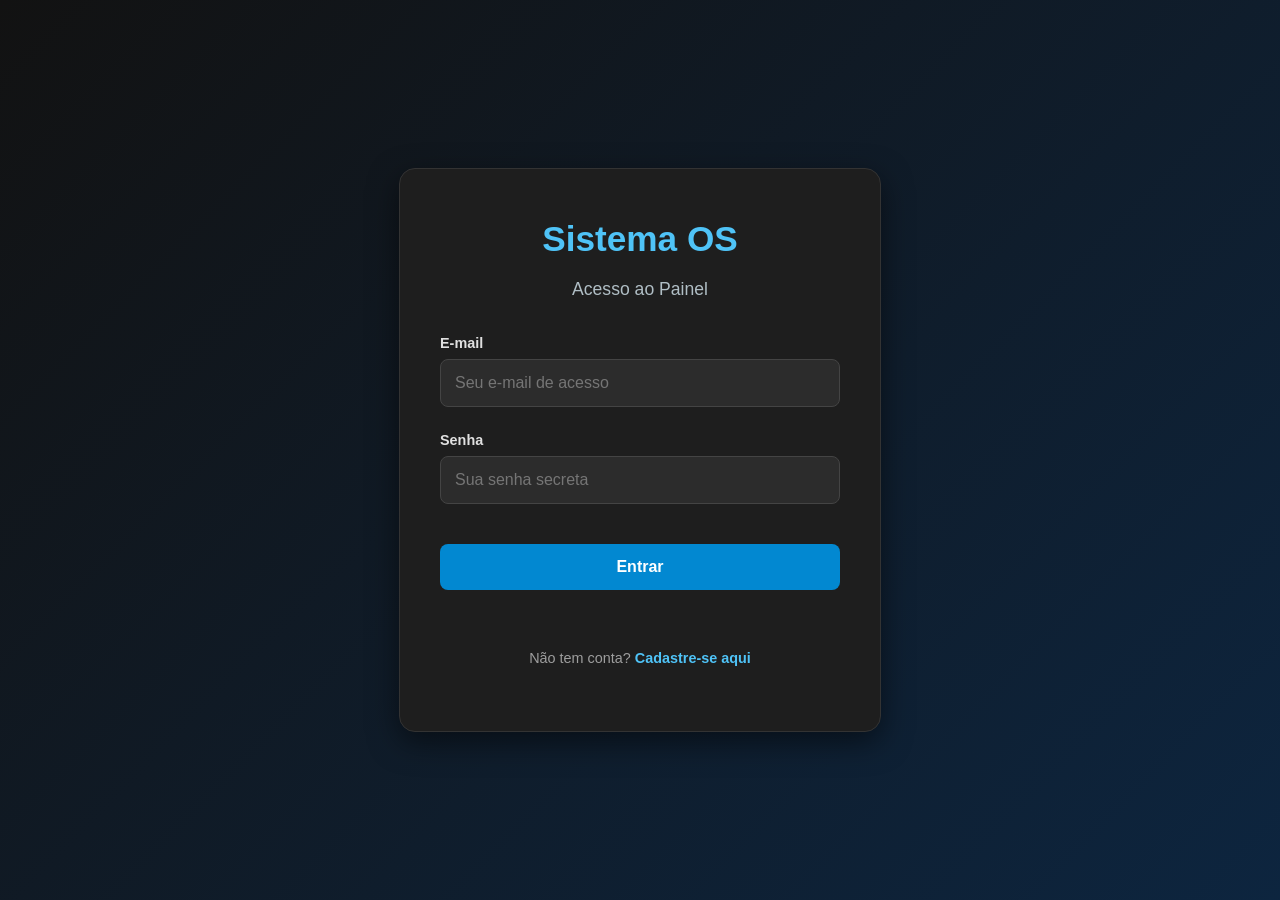
==== front/login.html @ 738b60cf "feat: Adicionando o projeto final" ====
<!DOCTYPE html>
<html lang="pt-BR">
<head>
    <meta charset="UTF-8">
    <meta name="viewport" content="width=device-width, initial-scale=1.0">
    <title>Login | Sistema de OS</title>
    <link rel="stylesheet" href="styles.css"> 
    <link rel="stylesheet" href="modal.css">
    
    <link rel="stylesheet" href="login.css">
</head>
<body>

    <div class="login-container">
        <h1 class="logo-title">Sistema OS</h1>
        <h2 class="form-title">Acesso ao Painel</h2>
        
        <form id="loginForm" class="login-form">
            <div class="input-group">
                <label for="email">E-mail</label>
                <input type="email" id="email" name="email" placeholder="Seu e-mail de acesso" required>
            </div>
            
            <div class="input-group">
                <label for="senha">Senha</label>
                <input type="password" id="senha" name="senha" placeholder="Sua senha secreta" required>
            </div>
            
            <button type="submit" class="btn primary-btn">Entrar</button>
            
            <div id="message" class="message-area" style="margin-top: 15px;"></div>
            
            <p class="register-link">
                Não tem conta? <a href="register.html">Cadastre-se aqui</a>
            </p>
        </form>
    </div>

    <script src="scripts.js"></script>
</body>
</html>
---- front/styles.css ----
/* styles.css - TEMA DARK MODE */

body { 
    font-family: 'Segoe UI', Roboto, Helvetica, Arial, sans-serif;
    margin: 0; 
    /* Fundo Preto Fosco */
    background-color: #121212; 
    color: #e0e0e0;
    min-height: 100vh;
}

/* Container Principal Centralizado */
.container {
    max-width: 1100px;
    margin: 40px auto;
    /* Fundo Cinza Muito Escuro (Card) */
    background: #1e1e1e; 
    padding: 30px;
    border-radius: 12px;
    /* Sombra escura para profundidade */
    box-shadow: 0 4px 20px rgba(0,0,0,0.6);
    border: 1px solid #333;
}

/* Cabeçalho */
.header-actions {
    display: flex;
    justify-content: space-between;
    align-items: center;
    margin-bottom: 25px;
    border-bottom: 1px solid #333;
    padding-bottom: 15px;
}

/* Títulos */
h1 { 
    color: #ffffff; 
    font-size: 1.8rem;
    margin: 0;
    font-weight: 600;
}

h2 { 
    color: #b0bec5; /* Cinza azulado claro */
    font-size: 1.4rem; 
    margin: 20px 0 15px 0; 
    border-bottom: none;
    font-weight: 400;
}

/* --- TABELA DARK --- */
table { 
    width: 100%; 
    border-collapse: separate; 
    border-spacing: 0; 
    margin-top: 20px; 
    background-color: #1e1e1e;
    border-radius: 8px;
    overflow: hidden;
    box-shadow: 0 0 0 1px #333;
}

th, td { 
    padding: 16px 12px; 
    text-align: left; 
    border-bottom: 1px solid #333;
}

th { 
    /* AZUL MARINHO (Navy Blue) */
    background-color: #0d253f; 
    color: #ffffff;
    font-weight: 700;
    text-transform: uppercase;
    font-size: 0.85rem;
    letter-spacing: 1px;
}

td {
    color: #cfcfcf;
}

/* Efeito Zebra Dark (Linhas alternadas) */
tr:nth-child(even) { background-color: #252525; }
tr:hover { background-color: #303030; transition: background 0.2s; }

/* Ações (Alinhamento dos botões) */
td:last-child { 
    text-align: center; 
    white-space: nowrap; 
}

/* --- BOTÕES GERAIS --- */
button { 
    cursor: pointer; 
    transition: all 0.2s; 
    border: none; 
    font-family: inherit;
}

/* Botão Criar (Verde Sóbrio) */
#open-modal-btn { 
    padding: 12px 24px; 
    background-color: #2e7d32; 
    color: white; 
    border-radius: 6px;
    font-size: 14px;
    font-weight: bold;
    float: right;
    box-shadow: 0 2px 5px rgba(0,0,0,0.3);
}
#open-modal-btn:hover { 
    background-color: #43a047; 
    transform: translateY(-2px); 
}

/* --- BOTÃO LOGOUT FLUTUANTE (Canto Inferior Direito) --- */
.logout-floating {
    position: fixed;
    bottom: 30px;
    right: 30px;
    background-color: #c62828; /* Vermelho escuro */
    color: white;
    padding: 15px 25px;
    border-radius: 50px; /* Redondo */
    font-weight: bold;
    font-size: 1rem;
    box-shadow: 0 6px 15px rgba(0,0,0,0.7);
    z-index: 1000;
    display: flex;
    align-items: center;
    justify-content: center;
    border: 2px solid #b71c1c;
}

.logout-floating:hover {
    background-color: #d32f2f;
    transform: scale(1.05);
    box-shadow: 0 8px 20px rgba(0,0,0,0.9);
}

/* --- BOTÕES DE AÇÃO NA TABELA --- */
.action-btn { 
    padding: 6px 10px; 
    margin: 0 3px; 
    border-radius: 4px; 
    font-size: 14px;
}

.advance-btn { 
    background-color: #ff8f00; /* Laranja */
    color: #121212; 
    font-weight: bold;
} 
.advance-btn:hover { background-color: #ffb300; }

.delete-btn { 
    background-color: #b71c1c; /* Vermelho */
    color: white; 
}
.delete-btn:hover { background-color: #e53935; }

/* Mensagens de erro na tabela */
.error { color: #ef5350 !important; font-weight: bold; }
.edit-btn { 
    background-color: #0288d1; /* Azul bonito */
    color: white; 
}
.edit-btn:hover { background-color: #039be5; }
---- front/modal.css ----
/* modal.css - TEMA DARK MODE */

/* Fundo da Tela (Backdrop) */
.modal {
    display: none; 
    position: fixed; 
    z-index: 1000; 
    left: 0;
    top: 0;
    width: 100%; 
    height: 100%; 
    background-color: rgba(0, 0, 0, 0.7); /* Mais escuro */
    backdrop-filter: blur(5px);
    animation: fadeIn 0.3s;
}

/* Caixa da Modal */
.modal-content {
    background-color: #1e1e1e; /* Fundo escuro */
    margin: 5vh auto; 
    padding: 30px;
    border: 1px solid #333;
    width: 90%; 
    max-width: 500px; 
    border-radius: 12px;
    box-shadow: 0 15px 35px rgba(0,0,0,0.8);
    position: relative;
    animation: slideIn 0.3s;
    color: #e0e0e0;
}

@keyframes fadeIn {
    from { opacity: 0; }
    to { opacity: 1; }
}

@keyframes slideIn {
    from { transform: translateY(-50px); opacity: 0; }
    to { transform: translateY(0); opacity: 1; }
}

.modal-content h2 {
    margin-top: 0;
    color: #ffffff;
    font-size: 1.5rem;
    border-bottom: 1px solid #333;
    padding-bottom: 15px;
    margin-bottom: 20px;
}

.modal-content label {
    display: block;
    font-weight: 600;
    margin-top: 15px;
    color: #b0bec5;
    font-size: 0.9rem;
}

/* Inputs da Modal Dark */
.modal-content input, 
.modal-content select {
    width: 100%;
    padding: 10px;
    margin-top: 5px;
    background-color: #2c2c2c;
    border: 1px solid #444;
    color: white;
    border-radius: 6px;
    box-sizing: border-box;
}

.modal-content input:focus,
.modal-content select:focus {
    border-color: #4fc3f7;
    outline: none;
    background-color: #333;
}

/* Botão Cadastrar */
.modal-content button[type="submit"] {
    width: 100%;
    margin-top: 25px;
    padding: 12px;
    background-color: #2e7d32;
    color: white;
    font-size: 16px;
    border: none;
    border-radius: 6px;
    font-weight: bold;
    cursor: pointer;
}
.modal-content button[type="submit"]:hover {
    background-color: #43a047;
}

/* Botão Fechar (X) */
.close-btn {
    color: #777;
    position: absolute;
    top: 15px;
    right: 20px;
    font-size: 28px;
    font-weight: bold;
    cursor: pointer;
    transition: color 0.2s;
}
.close-btn:hover { color: #fff; }

/* Mensagens */
.message {
    margin-top: 15px;
    padding: 10px;
    border-radius: 5px;
    text-align: center;
    font-size: 0.9rem;
}
.message.success { background-color: #1b5e20; color: #fff; }
.message.error { background-color: #b71c1c; color: #fff; }
---- front/login.css ----
/* login.css - TEMA DARK MODE */

body {
    display: flex;
    justify-content: center;
    align-items: center;
    min-height: 100vh;
    /* Gradiente Escuro (Preto -> Azul Marinho muito escuro) */
    background: linear-gradient(135deg, #121212 0%, #0d253f 100%);
    font-family: 'Segoe UI', sans-serif;
    margin: 0;
}

.login-container {
    background-color: #1e1e1e; /* Card escuro */
    padding: 50px 40px;
    border-radius: 16px;
    box-shadow: 0 10px 30px rgba(0, 0, 0, 0.5); /* Sombra forte */
    width: 100%;
    max-width: 400px;
    text-align: center;
    border: 1px solid #333;
}

.logo-title {
    color: #4fc3f7; /* Azul claro para contraste */
    font-size: 2.2rem;
    font-weight: 800;
    margin-bottom: 10px;
}

.form-title {
    color: #b0bec5;
    font-size: 1.1rem;
    margin-bottom: 35px;
    font-weight: 400;
}

.input-group {
    margin-bottom: 25px;
    text-align: left;
}

.input-group label {
    display: block;
    margin-bottom: 8px;
    font-size: 0.9rem;
    font-weight: 600;
    color: #e0e0e0;
}

/* Inputs adaptados para Dark Mode */
.login-form input[type="email"], 
.login-form input[type="password"],
.login-form input[type="text"] {
    width: 100%;
    padding: 14px;
    background-color: #2c2c2c; /* Fundo cinza escuro */
    border: 1px solid #444;
    border-radius: 8px;
    color: white; /* Texto branco */
    font-size: 1rem;
    box-sizing: border-box;
    transition: all 0.3s ease;
}

.login-form input:focus {
    border-color: #4fc3f7;
    outline: none;
    background-color: #333;
    box-shadow: 0 0 0 3px rgba(79, 195, 247, 0.2);
}

/* Botão Entrar */
.btn.primary-btn {
    width: 100%;
    padding: 14px;
    background-color: #0288d1; /* Azul médio */
    color: white;
    border: none;
    border-radius: 8px;
    font-size: 1rem;
    font-weight: 600;
    margin-top: 15px;
    cursor: pointer;
    transition: background 0.3s;
}

.btn.primary-btn:hover {
    background-color: #039be5;
}

.register-link {
    margin-top: 25px;
    font-size: 0.9rem;
    color: #9e9e9e;
}

.register-link a {
    color: #4fc3f7;
    text-decoration: none;
    font-weight: 600;
}
.register-link a:hover {
    text-decoration: underline;
}

/* Mensagens */
.message-area {
    margin-top: 15px;
    padding: 10px;
    border-radius: 6px;
    font-size: 0.9rem;
}
.message-area.error {
    background-color: #3e2723; /* Marrom escuro */
    color: #ffccbc; /* Texto claro */
    border: 1px solid #8d6e63;
}
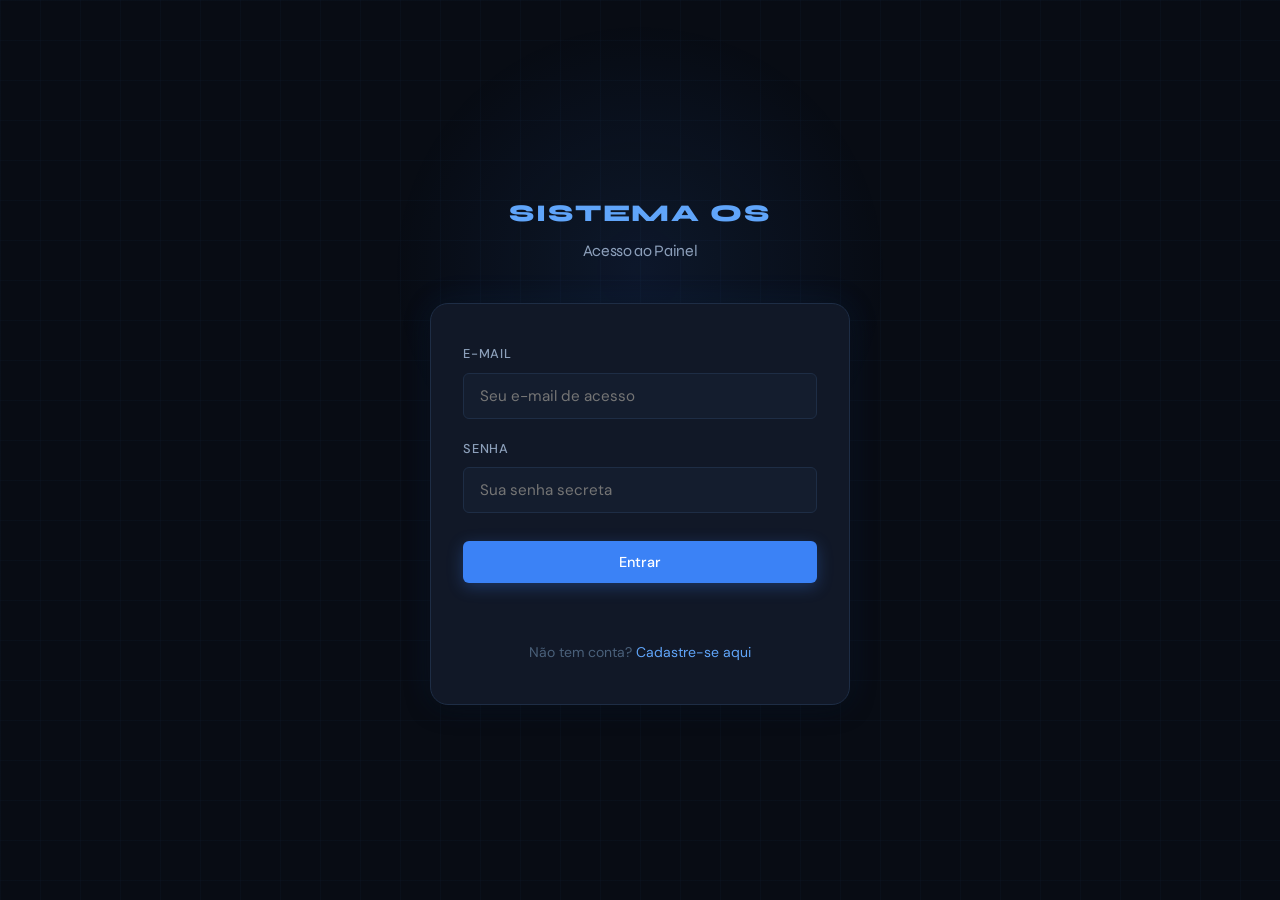
==== commit ad66f0b5: "refactor: reoganiza estrutura, padroniza nomeclatura e melhora API." ====
--- a/front/login.html
+++ b/front/login.html
@@ -4,10 +4,7 @@
     <meta charset="UTF-8">
     <meta name="viewport" content="width=device-width, initial-scale=1.0">
     <title>Login | Sistema de OS</title>
-    <link rel="stylesheet" href="styles.css"> 
-    <link rel="stylesheet" href="modal.css">
-    
-    <link rel="stylesheet" href="login.css">
+    <link rel="stylesheet" href="styles.css">
 </head>
 <body>
 
@@ -38,4 +35,4 @@
 
     <script src="scripts.js"></script>
 </body>
-</html>+</html>
--- a/front/styles.css
+++ b/front/styles.css
@@ -1,169 +1,548 @@
-/* styles.css - TEMA DARK MODE */
-
-body { 
-    font-family: 'Segoe UI', Roboto, Helvetica, Arial, sans-serif;
-    margin: 0; 
-    /* Fundo Preto Fosco */
-    background-color: #121212; 
-    color: #e0e0e0;
-    min-height: 100vh;
-}
-
-/* Container Principal Centralizado */
+/* All styles consolidated in styles.css */
+/* ============================================================
+   SISTEMA OS — Dark Blue Theme
+   ============================================================ */
+
+@import url('https://fonts.googleapis.com/css2?family=Syne:wght@400;600;700;800&family=DM+Sans:wght@300;400;500&display=swap');
+
+/* ── Variables ── */
+:root {
+  --bg-base:        #080c14;
+  --bg-surface:     #0e1421;
+  --bg-card:        #111827;
+  --bg-input:       #141d2e;
+  --border:         #1e2d45;
+  --border-glow:    #1e4a8a;
+
+  --accent:         #3b82f6;
+  --accent-bright:  #60a5fa;
+  --accent-dim:     #1d4ed8;
+  --accent-glow:    rgba(59,130,246,0.18);
+
+  --text-primary:   #e8edf5;
+  --text-secondary: #8da0bb;
+  --text-muted:     #4a607a;
+
+  --status-open:    #22c55e;
+  --status-exec:    #f59e0b;
+  --status-done:    #3b82f6;
+
+  --danger:         #ef4444;
+  --danger-dim:     rgba(239,68,68,0.15);
+
+  --radius-sm:  6px;
+  --radius-md:  12px;
+  --radius-lg:  18px;
+
+  --shadow-card: 0 4px 24px rgba(0,0,0,0.45);
+  --shadow-glow: 0 0 32px rgba(59,130,246,0.12);
+}
+
+/* ── Reset ── */
+*, *::before, *::after { box-sizing: border-box; margin: 0; padding: 0; }
+
+html { scroll-behavior: smooth; }
+
+body {
+  font-family: 'DM Sans', sans-serif;
+  background: var(--bg-base);
+  color: var(--text-primary);
+  min-height: 100vh;
+  line-height: 1.6;
+  -webkit-font-smoothing: antialiased;
+
+  /* subtle grid texture */
+  background-image:
+    linear-gradient(rgba(59,130,246,0.03) 1px, transparent 1px),
+    linear-gradient(90deg, rgba(59,130,246,0.03) 1px, transparent 1px);
+  background-size: 40px 40px;
+}
+
+/* ── Typography ── */
+h1, h2, h3 {
+  font-family: 'Syne', sans-serif;
+  letter-spacing: -0.02em;
+}
+
+a {
+  color: var(--accent-bright);
+  text-decoration: none;
+  transition: color .2s;
+}
+a:hover { color: #fff; }
+
+/* ============================================================
+   LOGIN & REGISTER PAGE
+   ============================================================ */
+
+.login-container {
+  min-height: 100vh;
+  display: flex;
+  flex-direction: column;
+  align-items: center;
+  justify-content: center;
+  padding: 2rem;
+  position: relative;
+}
+
+/* glowing orb behind the card */
+.login-container::before {
+  content: '';
+  position: fixed;
+  top: 30%;
+  left: 50%;
+  transform: translate(-50%, -50%);
+  width: 500px;
+  height: 500px;
+  background: radial-gradient(circle, rgba(59,130,246,0.1) 0%, transparent 70%);
+  pointer-events: none;
+  z-index: 0;
+}
+
+.logo-title {
+  font-family: 'Syne', sans-serif;
+  font-size: 1.5rem;
+  font-weight: 800;
+  color: var(--accent-bright);
+  letter-spacing: 0.08em;
+  text-transform: uppercase;
+  margin-bottom: 0.25rem;
+  position: relative;
+  z-index: 1;
+}
+
+.form-title {
+  font-size: 1rem;
+  font-weight: 400;
+  color: var(--text-secondary);
+  margin-bottom: 2.5rem;
+  position: relative;
+  z-index: 1;
+}
+
+.login-form {
+  background: var(--bg-card);
+  border: 1px solid var(--border);
+  border-radius: var(--radius-lg);
+  padding: 2.5rem 2rem;
+  width: 100%;
+  max-width: 420px;
+  box-shadow: var(--shadow-card), var(--shadow-glow);
+  position: relative;
+  z-index: 1;
+  animation: slideUp .4s cubic-bezier(.22,1,.36,1) both;
+}
+
+@keyframes slideUp {
+  from { opacity: 0; transform: translateY(24px); }
+  to   { opacity: 1; transform: translateY(0); }
+}
+
+.input-group {
+  margin-bottom: 1.25rem;
+}
+
+.input-group label {
+  display: block;
+  font-size: .8rem;
+  font-weight: 500;
+  color: var(--text-secondary);
+  text-transform: uppercase;
+  letter-spacing: .06em;
+  margin-bottom: .5rem;
+}
+
+.input-group input,
+.login-form input[type="email"],
+.login-form input[type="password"],
+.login-form input[type="text"] {
+  width: 100%;
+  background: var(--bg-input);
+  border: 1px solid var(--border);
+  border-radius: var(--radius-sm);
+  padding: .75rem 1rem;
+  color: var(--text-primary);
+  font-family: 'DM Sans', sans-serif;
+  font-size: .95rem;
+  outline: none;
+  transition: border-color .2s, box-shadow .2s;
+}
+
+.input-group input:focus,
+.login-form input:focus {
+  border-color: var(--accent);
+  box-shadow: 0 0 0 3px var(--accent-glow);
+}
+
+.register-link {
+  text-align: center;
+  margin-top: 1.5rem;
+  font-size: .875rem;
+  color: var(--text-muted);
+}
+
+.message-area {
+  min-height: 1.2rem;
+  font-size: .85rem;
+  text-align: center;
+  color: var(--danger);
+}
+
+/* ============================================================
+   BUTTONS
+   ============================================================ */
+
+.btn, button[type="submit"], #open-modal-btn {
+  display: inline-flex;
+  align-items: center;
+  justify-content: center;
+  gap: .5rem;
+  font-family: 'DM Sans', sans-serif;
+  font-size: .9rem;
+  font-weight: 500;
+  padding: .75rem 1.5rem;
+  border-radius: var(--radius-sm);
+  border: none;
+  cursor: pointer;
+  transition: all .2s;
+  white-space: nowrap;
+}
+
+.primary-btn,
+.login-form button[type="submit"] {
+  width: 100%;
+  background: var(--accent);
+  color: #fff;
+  box-shadow: 0 4px 16px rgba(59,130,246,0.3);
+  margin-top: .5rem;
+}
+
+.primary-btn:hover,
+.login-form button[type="submit"]:hover {
+  background: var(--accent-bright);
+  box-shadow: 0 4px 24px rgba(59,130,246,0.5);
+  transform: translateY(-1px);
+}
+
+.primary-btn:active,
+.login-form button[type="submit"]:active {
+  transform: translateY(0);
+}
+
+/* ============================================================
+   DASHBOARD / MAIN PAGE
+   ============================================================ */
+
 .container {
-    max-width: 1100px;
-    margin: 40px auto;
-    /* Fundo Cinza Muito Escuro (Card) */
-    background: #1e1e1e; 
-    padding: 30px;
-    border-radius: 12px;
-    /* Sombra escura para profundidade */
-    box-shadow: 0 4px 20px rgba(0,0,0,0.6);
-    border: 1px solid #333;
-}
-
-/* Cabeçalho */
-.header-actions {
-    display: flex;
-    justify-content: space-between;
-    align-items: center;
-    margin-bottom: 25px;
-    border-bottom: 1px solid #333;
-    padding-bottom: 15px;
-}
-
-/* Títulos */
-h1 { 
-    color: #ffffff; 
-    font-size: 1.8rem;
-    margin: 0;
-    font-weight: 600;
-}
-
-h2 { 
-    color: #b0bec5; /* Cinza azulado claro */
-    font-size: 1.4rem; 
-    margin: 20px 0 15px 0; 
-    border-bottom: none;
-    font-weight: 400;
-}
-
-/* --- TABELA DARK --- */
-table { 
-    width: 100%; 
-    border-collapse: separate; 
-    border-spacing: 0; 
-    margin-top: 20px; 
-    background-color: #1e1e1e;
-    border-radius: 8px;
-    overflow: hidden;
-    box-shadow: 0 0 0 1px #333;
-}
-
-th, td { 
-    padding: 16px 12px; 
-    text-align: left; 
-    border-bottom: 1px solid #333;
-}
-
-th { 
-    /* AZUL MARINHO (Navy Blue) */
-    background-color: #0d253f; 
-    color: #ffffff;
-    font-weight: 700;
-    text-transform: uppercase;
-    font-size: 0.85rem;
-    letter-spacing: 1px;
-}
-
-td {
-    color: #cfcfcf;
-}
-
-/* Efeito Zebra Dark (Linhas alternadas) */
-tr:nth-child(even) { background-color: #252525; }
-tr:hover { background-color: #303030; transition: background 0.2s; }
-
-/* Ações (Alinhamento dos botões) */
-td:last-child { 
-    text-align: center; 
-    white-space: nowrap; 
-}
-
-/* --- BOTÕES GERAIS --- */
-button { 
-    cursor: pointer; 
-    transition: all 0.2s; 
-    border: none; 
-    font-family: inherit;
-}
-
-/* Botão Criar (Verde Sóbrio) */
-#open-modal-btn { 
-    padding: 12px 24px; 
-    background-color: #2e7d32; 
-    color: white; 
-    border-radius: 6px;
-    font-size: 14px;
-    font-weight: bold;
-    float: right;
-    box-shadow: 0 2px 5px rgba(0,0,0,0.3);
-}
-#open-modal-btn:hover { 
-    background-color: #43a047; 
-    transform: translateY(-2px); 
-}
-
-/* --- BOTÃO LOGOUT FLUTUANTE (Canto Inferior Direito) --- */
+  max-width: 1100px;
+  margin: 0 auto;
+  padding: 2.5rem 2rem;
+}
+
+#userNameDisplay {
+  font-size: 1.75rem;
+  font-weight: 700;
+  color: var(--text-primary);
+  margin-bottom: .25rem;
+}
+
+#userNameDisplay strong {
+  color: var(--accent-bright);
+}
+
+.container > h2 {
+  font-size: 1rem;
+  font-weight: 400;
+  color: var(--text-secondary);
+  margin-bottom: 1.75rem;
+}
+
+#open-modal-btn {
+  background: var(--accent);
+  color: #fff;
+  box-shadow: 0 4px 16px rgba(59,130,246,0.25);
+  margin-bottom: 2rem;
+}
+
+#open-modal-btn:hover {
+  background: var(--accent-bright);
+  transform: translateY(-1px);
+  box-shadow: 0 6px 24px rgba(59,130,246,0.4);
+}
+
+/* Logout btn floating */
 .logout-floating {
-    position: fixed;
-    bottom: 30px;
-    right: 30px;
-    background-color: #c62828; /* Vermelho escuro */
-    color: white;
-    padding: 15px 25px;
-    border-radius: 50px; /* Redondo */
-    font-weight: bold;
-    font-size: 1rem;
-    box-shadow: 0 6px 15px rgba(0,0,0,0.7);
-    z-index: 1000;
-    display: flex;
-    align-items: center;
-    justify-content: center;
-    border: 2px solid #b71c1c;
+  float: right;
+  background: transparent;
+  border: 1px solid var(--border);
+  color: var(--text-secondary);
+  font-size: .85rem;
+  padding: .5rem 1rem;
+  border-radius: var(--radius-sm);
+  cursor: pointer;
+  transition: all .2s;
+  margin-top: .25rem;
 }
 
 .logout-floating:hover {
-    background-color: #d32f2f;
-    transform: scale(1.05);
-    box-shadow: 0 8px 20px rgba(0,0,0,0.9);
-}
-
-/* --- BOTÕES DE AÇÃO NA TABELA --- */
-.action-btn { 
-    padding: 6px 10px; 
-    margin: 0 3px; 
-    border-radius: 4px; 
-    font-size: 14px;
-}
-
-.advance-btn { 
-    background-color: #ff8f00; /* Laranja */
-    color: #121212; 
-    font-weight: bold;
-} 
-.advance-btn:hover { background-color: #ffb300; }
-
-.delete-btn { 
-    background-color: #b71c1c; /* Vermelho */
-    color: white; 
-}
-.delete-btn:hover { background-color: #e53935; }
-
-/* Mensagens de erro na tabela */
-.error { color: #ef5350 !important; font-weight: bold; }
-.edit-btn { 
-    background-color: #0288d1; /* Azul bonito */
-    color: white; 
-}
-.edit-btn:hover { background-color: #039be5; }+  border-color: var(--danger);
+  color: var(--danger);
+  background: var(--danger-dim);
+}
+
+/* ── Table ── */
+table {
+  width: 100%;
+  border-collapse: separate;
+  border-spacing: 0;
+  background: var(--bg-card);
+  border: 1px solid var(--border);
+  border-radius: var(--radius-md);
+  overflow: hidden;
+  box-shadow: var(--shadow-card);
+}
+
+thead {
+  background: var(--bg-surface);
+}
+
+thead th {
+  padding: .9rem 1.25rem;
+  text-align: left;
+  font-family: 'Syne', sans-serif;
+  font-size: .75rem;
+  font-weight: 600;
+  text-transform: uppercase;
+  letter-spacing: .08em;
+  color: var(--text-muted);
+  border-bottom: 1px solid var(--border);
+}
+
+tbody tr {
+  border-bottom: 1px solid var(--border);
+  transition: background .15s;
+}
+
+tbody tr:last-child { border-bottom: none; }
+
+tbody tr:hover { background: rgba(59,130,246,0.04); }
+
+tbody td {
+  padding: .9rem 1.25rem;
+  font-size: .9rem;
+  color: var(--text-primary);
+  vertical-align: middle;
+}
+
+tbody td:first-child {
+  font-family: 'Syne', sans-serif;
+  color: var(--text-muted);
+  font-size: .8rem;
+}
+
+/* Status badges */
+tbody td:nth-child(3) {
+  font-weight: 500;
+  font-size: .78rem;
+  letter-spacing: .04em;
+}
+
+/* ── Action Buttons ── */
+.action-btn {
+  background: transparent;
+  border: 1px solid var(--border);
+  border-radius: var(--radius-sm);
+  padding: .35rem .55rem;
+  font-size: .85rem;
+  cursor: pointer;
+  transition: all .2s;
+  margin-right: .35rem;
+  color: var(--text-secondary);
+}
+
+.action-btn:hover { transform: translateY(-1px); }
+
+.advance-btn:hover {
+  border-color: var(--status-open);
+  color: var(--status-open);
+  background: rgba(34,197,94,0.1);
+}
+
+.edit-btn:hover {
+  border-color: var(--accent);
+  color: var(--accent-bright);
+  background: var(--accent-glow);
+}
+
+.delete-btn:hover {
+  border-color: var(--danger);
+  color: var(--danger);
+  background: var(--danger-dim);
+}
+
+/* ── Error/Success messages in table ── */
+.error { color: var(--danger); }
+.success { color: var(--status-open); }
+
+/* ============================================================
+   MODAL
+   ============================================================ */
+
+.modal {
+  display: none;
+  position: fixed;
+  inset: 0;
+  background: rgba(4,8,16,0.85);
+  backdrop-filter: blur(6px);
+  z-index: 1000;
+  align-items: center;
+  justify-content: center;
+  animation: fadeIn .2s ease;
+}
+
+.modal[style*="display: block"] {
+  display: flex !important;
+}
+
+@keyframes fadeIn {
+  from { opacity: 0; }
+  to   { opacity: 1; }
+}
+
+.modal-content {
+  background: var(--bg-card);
+  border: 1px solid var(--border-glow);
+  border-radius: var(--radius-lg);
+  padding: 2.25rem 2rem;
+  width: 100%;
+  max-width: 480px;
+  box-shadow: var(--shadow-card), 0 0 60px rgba(59,130,246,0.1);
+  animation: slideUp .3s cubic-bezier(.22,1,.36,1) both;
+  position: relative;
+  max-height: 90vh;
+  overflow-y: auto;
+}
+
+.modal-content h2 {
+  font-size: 1.25rem;
+  margin-bottom: 1.75rem;
+  color: var(--text-primary);
+}
+
+.close-btn {
+  position: absolute;
+  top: 1.25rem;
+  right: 1.25rem;
+  font-size: 1.4rem;
+  color: var(--text-muted);
+  cursor: pointer;
+  line-height: 1;
+  transition: color .2s;
+}
+.close-btn:hover { color: var(--text-primary); }
+
+/* ── Form inside modal ── */
+#create-form label {
+  display: block;
+  font-size: .78rem;
+  font-weight: 500;
+  color: var(--text-secondary);
+  text-transform: uppercase;
+  letter-spacing: .06em;
+  margin-bottom: .4rem;
+  margin-top: 1rem;
+}
+
+#create-form label:first-of-type { margin-top: 0; }
+
+#create-form input[type="text"],
+#create-form input[type="number"],
+#create-form select {
+  width: 100%;
+  background: var(--bg-input);
+  border: 1px solid var(--border);
+  border-radius: var(--radius-sm);
+  padding: .7rem 1rem;
+  color: var(--text-primary);
+  font-family: 'DM Sans', sans-serif;
+  font-size: .9rem;
+  outline: none;
+  transition: border-color .2s, box-shadow .2s;
+  appearance: none;
+}
+
+#create-form select {
+  background-image: url("data:image/svg+xml,%3Csvg xmlns='http://www.w3.org/2000/svg' width='12' height='8' viewBox='0 0 12 8'%3E%3Cpath d='M1 1l5 5 5-5' stroke='%234a607a' stroke-width='1.5' fill='none' stroke-linecap='round'/%3E%3C/svg%3E");
+  background-repeat: no-repeat;
+  background-position: right 1rem center;
+  padding-right: 2.5rem;
+  cursor: pointer;
+}
+
+#create-form input:focus,
+#create-form select:focus {
+  border-color: var(--accent);
+  box-shadow: 0 0 0 3px var(--accent-glow);
+}
+
+#create-form select option {
+  background: var(--bg-card);
+  color: var(--text-primary);
+}
+
+#create-form button[type="submit"] {
+  width: 100%;
+  background: var(--accent);
+  color: #fff;
+  margin-top: 1.5rem;
+  box-shadow: 0 4px 16px rgba(59,130,246,0.25);
+}
+
+#create-form button[type="submit"]:hover {
+  background: var(--accent-bright);
+  transform: translateY(-1px);
+}
+
+.message {
+  margin-top: .75rem;
+  padding: .6rem 1rem;
+  border-radius: var(--radius-sm);
+  font-size: .85rem;
+  text-align: center;
+}
+
+.message.success {
+  background: rgba(34,197,94,0.12);
+  border: 1px solid rgba(34,197,94,0.3);
+  color: var(--status-open);
+}
+
+.message.error {
+  background: var(--danger-dim);
+  border: 1px solid rgba(239,68,68,0.3);
+  color: var(--danger);
+}
+
+/* ============================================================
+   SCROLLBAR
+   ============================================================ */
+
+::-webkit-scrollbar { width: 6px; }
+::-webkit-scrollbar-track { background: var(--bg-base); }
+::-webkit-scrollbar-thumb { background: var(--border-glow); border-radius: 99px; }
+::-webkit-scrollbar-thumb:hover { background: var(--accent-dim); }
+
+/* ============================================================
+   RESPONSIVE
+   ============================================================ */
+
+@media (max-width: 640px) {
+  .container { padding: 1.5rem 1rem; }
+  .login-form { padding: 2rem 1.25rem; }
+
+  table { font-size: .8rem; }
+  thead th, tbody td { padding: .75rem .75rem; }
+
+  #open-modal-btn { width: 100%; }
+  .logout-floating { float: none; display: block; margin-bottom: 1rem; }
+}
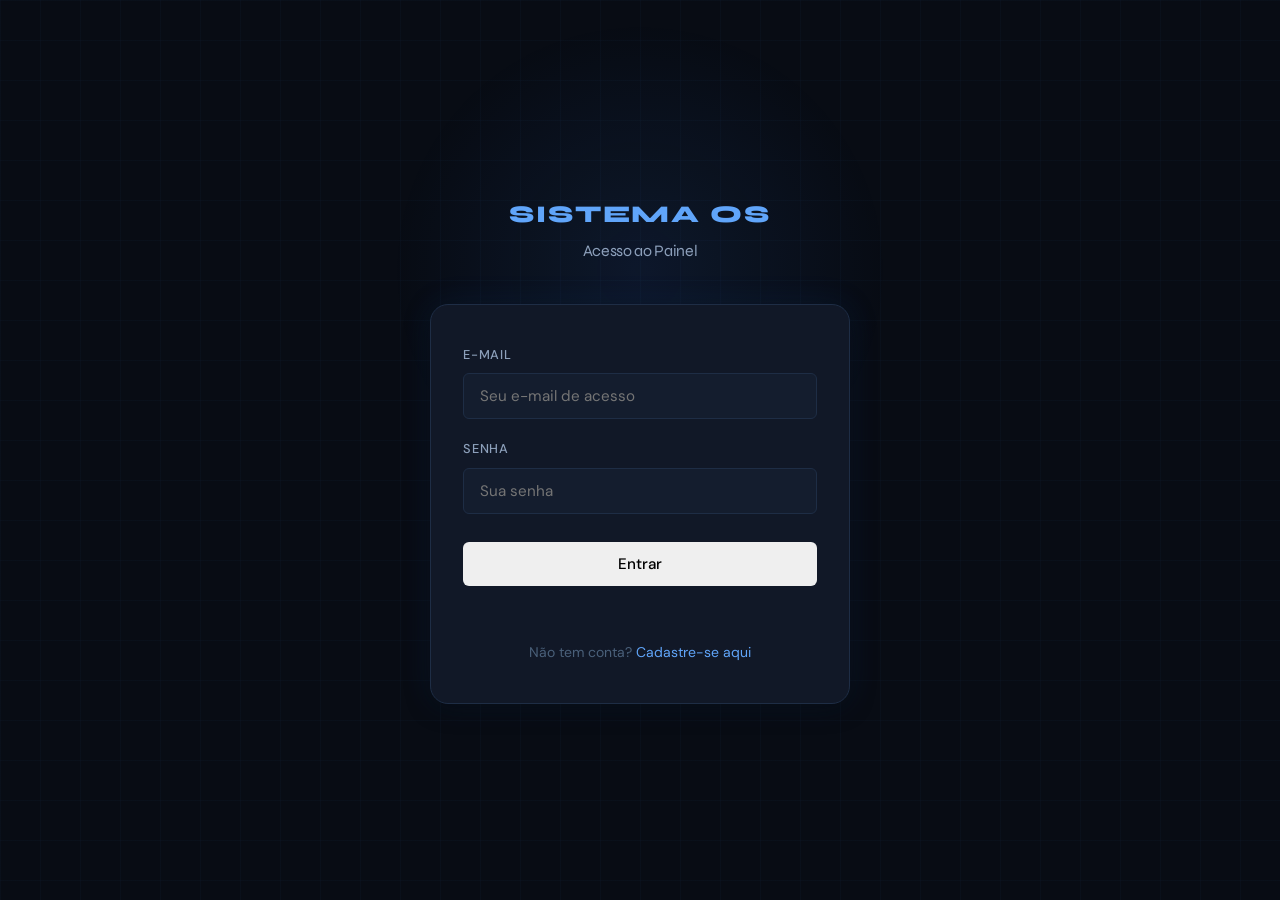
==== commit b8df0014: "refactor: Refatorando a UX" ====
--- a/front/login.html
+++ b/front/login.html
@@ -3,30 +3,29 @@
 <head>
     <meta charset="UTF-8">
     <meta name="viewport" content="width=device-width, initial-scale=1.0">
-    <title>Login | Sistema de OS</title>
+    <title>Login | Sistema OS</title>
     <link rel="stylesheet" href="styles.css">
 </head>
 <body>
-
     <div class="login-container">
         <h1 class="logo-title">Sistema OS</h1>
         <h2 class="form-title">Acesso ao Painel</h2>
-        
-        <form id="loginForm" class="login-form">
+
+        <form id="loginForm" class="login-form" method="post" action="#">
             <div class="input-group">
                 <label for="email">E-mail</label>
                 <input type="email" id="email" name="email" placeholder="Seu e-mail de acesso" required>
             </div>
-            
+
             <div class="input-group">
                 <label for="senha">Senha</label>
-                <input type="password" id="senha" name="senha" placeholder="Sua senha secreta" required>
+                <input type="password" id="senha" name="senha" placeholder="Sua senha" required>
             </div>
-            
+
             <button type="submit" class="btn primary-btn">Entrar</button>
-            
-            <div id="message" class="message-area" style="margin-top: 15px;"></div>
-            
+
+            <div id="message" class="message-area"></div>
+
             <p class="register-link">
                 Não tem conta? <a href="register.html">Cadastre-se aqui</a>
             </p>
--- a/front/styles.css
+++ b/front/styles.css
@@ -1,8 +1,3 @@
-/* All styles consolidated in styles.css */
-/* ============================================================
-   SISTEMA OS — Dark Blue Theme
-   ============================================================ */
-
 @import url('https://fonts.googleapis.com/css2?family=Syne:wght@400;600;700;800&family=DM+Sans:wght@300;400;500&display=swap');
 
 /* ── Variables ── */
@@ -38,9 +33,7 @@
   --shadow-glow: 0 0 32px rgba(59,130,246,0.12);
 }
 
-/* ── Reset ── */
 *, *::before, *::after { box-sizing: border-box; margin: 0; padding: 0; }
-
 html { scroll-behavior: smooth; }
 
 body {
@@ -50,29 +43,67 @@
   min-height: 100vh;
   line-height: 1.6;
   -webkit-font-smoothing: antialiased;
-
-  /* subtle grid texture */
   background-image:
     linear-gradient(rgba(59,130,246,0.03) 1px, transparent 1px),
     linear-gradient(90deg, rgba(59,130,246,0.03) 1px, transparent 1px);
   background-size: 40px 40px;
 }
 
-/* ── Typography ── */
-h1, h2, h3 {
-  font-family: 'Syne', sans-serif;
-  letter-spacing: -0.02em;
-}
-
-a {
-  color: var(--accent-bright);
-  text-decoration: none;
-  transition: color .2s;
-}
+h1, h2, h3 { font-family: 'Syne', sans-serif; letter-spacing: -0.02em; }
+a { color: var(--accent-bright); text-decoration: none; transition: color .2s; }
 a:hover { color: #fff; }
 
 /* ============================================================
-   LOGIN & REGISTER PAGE
+   BOTÕES
+   ============================================================ */
+
+.btn {
+  display: inline-flex;
+  align-items: center;
+  justify-content: center;
+  gap: .5rem;
+  font-family: 'DM Sans', sans-serif;
+  font-size: .9rem;
+  font-weight: 500;
+  padding: .65rem 1.25rem;
+  border-radius: var(--radius-sm);
+  border: none;
+  cursor: pointer;
+  transition: all .2s;
+  white-space: nowrap;
+}
+
+.btn-primary {
+  background: var(--accent);
+  color: #fff;
+  box-shadow: 0 4px 16px rgba(59,130,246,0.3);
+}
+.btn-primary:hover {
+  background: var(--accent-bright);
+  box-shadow: 0 4px 24px rgba(59,130,246,0.5);
+  transform: translateY(-1px);
+}
+.btn-primary:disabled {
+  opacity: 0.6;
+  cursor: not-allowed;
+  transform: none;
+}
+
+.btn-ghost {
+  background: transparent;
+  border: 1px solid var(--border);
+  color: var(--text-secondary);
+}
+.btn-ghost:hover {
+  border-color: var(--danger);
+  color: var(--danger);
+  background: var(--danger-dim);
+}
+
+.btn-full { width: 100%; margin-top: 1.25rem; }
+
+/* ============================================================
+   LOGIN & REGISTER
    ============================================================ */
 
 .login-container {
@@ -85,7 +116,6 @@
   position: relative;
 }
 
-/* glowing orb behind the card */
 .login-container::before {
   content: '';
   position: fixed;
@@ -96,7 +126,6 @@
   height: 500px;
   background: radial-gradient(circle, rgba(59,130,246,0.1) 0%, transparent 70%);
   pointer-events: none;
-  z-index: 0;
 }
 
 .logo-title {
@@ -133,14 +162,14 @@
   animation: slideUp .4s cubic-bezier(.22,1,.36,1) both;
 }
 
-@keyframes slideUp {
-  from { opacity: 0; transform: translateY(24px); }
-  to   { opacity: 1; transform: translateY(0); }
-}
-
-.input-group {
-  margin-bottom: 1.25rem;
-}
+.login-form .btn {
+  width: 100%;
+  padding: .75rem;
+  margin-top: .5rem;
+  font-size: .95rem;
+}
+
+.input-group { margin-bottom: 1.25rem; }
 
 .input-group label {
   display: block;
@@ -152,10 +181,7 @@
   margin-bottom: .5rem;
 }
 
-.input-group input,
-.login-form input[type="email"],
-.login-form input[type="password"],
-.login-form input[type="text"] {
+.input-group input {
   width: 100%;
   background: var(--bg-input);
   border: 1px solid var(--border);
@@ -168,8 +194,7 @@
   transition: border-color .2s, box-shadow .2s;
 }
 
-.input-group input:focus,
-.login-form input:focus {
+.input-group input:focus {
   border-color: var(--accent);
   box-shadow: 0 0 0 3px var(--accent-glow);
 }
@@ -185,52 +210,11 @@
   min-height: 1.2rem;
   font-size: .85rem;
   text-align: center;
-  color: var(--danger);
-}
-
-/* ============================================================
-   BUTTONS
-   ============================================================ */
-
-.btn, button[type="submit"], #open-modal-btn {
-  display: inline-flex;
-  align-items: center;
-  justify-content: center;
-  gap: .5rem;
-  font-family: 'DM Sans', sans-serif;
-  font-size: .9rem;
-  font-weight: 500;
-  padding: .75rem 1.5rem;
-  border-radius: var(--radius-sm);
-  border: none;
-  cursor: pointer;
-  transition: all .2s;
-  white-space: nowrap;
-}
-
-.primary-btn,
-.login-form button[type="submit"] {
-  width: 100%;
-  background: var(--accent);
-  color: #fff;
-  box-shadow: 0 4px 16px rgba(59,130,246,0.3);
-  margin-top: .5rem;
-}
-
-.primary-btn:hover,
-.login-form button[type="submit"]:hover {
-  background: var(--accent-bright);
-  box-shadow: 0 4px 24px rgba(59,130,246,0.5);
-  transform: translateY(-1px);
-}
-
-.primary-btn:active,
-.login-form button[type="submit"]:active {
-  transform: translateY(0);
-}
-
-/* ============================================================
-   DASHBOARD / MAIN PAGE
+  margin-top: .75rem;
+}
+
+/* ============================================================
+   DASHBOARD
    ============================================================ */
 
 .container {
@@ -239,55 +223,61 @@
   padding: 2.5rem 2rem;
 }
 
-#userNameDisplay {
-  font-size: 1.75rem;
-  font-weight: 700;
-  color: var(--text-primary);
-  margin-bottom: .25rem;
-}
-
-#userNameDisplay strong {
-  color: var(--accent-bright);
-}
-
-.container > h2 {
-  font-size: 1rem;
-  font-weight: 400;
-  color: var(--text-secondary);
-  margin-bottom: 1.75rem;
-}
-
-#open-modal-btn {
+/* Header */
+.dashboard-header {
+  display: flex;
+  align-items: center;
+  justify-content: space-between;
+  margin-bottom: 2rem;
+  gap: 1rem;
+}
+
+.header-left {
+  display: flex;
+  align-items: center;
+  gap: 1rem;
+}
+
+.logo-badge {
+  display: flex;
+  align-items: center;
+  justify-content: center;
+  width: 44px;
+  height: 44px;
   background: var(--accent);
   color: #fff;
-  box-shadow: 0 4px 16px rgba(59,130,246,0.25);
-  margin-bottom: 2rem;
-}
-
-#open-modal-btn:hover {
-  background: var(--accent-bright);
-  transform: translateY(-1px);
-  box-shadow: 0 6px 24px rgba(59,130,246,0.4);
-}
-
-/* Logout btn floating */
-.logout-floating {
-  float: right;
-  background: transparent;
-  border: 1px solid var(--border);
-  color: var(--text-secondary);
-  font-size: .85rem;
-  padding: .5rem 1rem;
+  font-family: 'Syne', sans-serif;
+  font-weight: 800;
+  font-size: .9rem;
   border-radius: var(--radius-sm);
-  cursor: pointer;
-  transition: all .2s;
-  margin-top: .25rem;
-}
-
-.logout-floating:hover {
-  border-color: var(--danger);
-  color: var(--danger);
-  background: var(--danger-dim);
+  flex-shrink: 0;
+  box-shadow: 0 4px 16px rgba(59,130,246,0.3);
+}
+
+#userNameDisplay {
+  font-size: 1.4rem;
+  font-weight: 700;
+  color: var(--text-primary);
+  line-height: 1.2;
+}
+
+#userNameDisplay strong { color: var(--accent-bright); }
+
+.header-subtitle {
+  font-size: .82rem;
+  color: var(--text-muted);
+  margin-top: .1rem;
+}
+
+.toolbar {
+  margin-bottom: 1.5rem;
+}
+
+/* Table wrapper para scroll horizontal no mobile */
+.table-wrapper {
+  overflow-x: auto;
+  border-radius: var(--radius-md);
+  box-shadow: var(--shadow-card);
 }
 
 /* ── Table ── */
@@ -299,18 +289,16 @@
   border: 1px solid var(--border);
   border-radius: var(--radius-md);
   overflow: hidden;
-  box-shadow: var(--shadow-card);
-}
-
-thead {
-  background: var(--bg-surface);
-}
+  min-width: 500px;
+}
+
+thead { background: var(--bg-surface); }
 
 thead th {
   padding: .9rem 1.25rem;
   text-align: left;
   font-family: 'Syne', sans-serif;
-  font-size: .75rem;
+  font-size: .72rem;
   font-weight: 600;
   text-transform: uppercase;
   letter-spacing: .08em;
@@ -322,67 +310,62 @@
   border-bottom: 1px solid var(--border);
   transition: background .15s;
 }
-
 tbody tr:last-child { border-bottom: none; }
-
 tbody tr:hover { background: rgba(59,130,246,0.04); }
 
 tbody td {
-  padding: .9rem 1.25rem;
+  padding: .85rem 1.25rem;
+  font-size: .88rem;
+  color: var(--text-primary);
+  vertical-align: middle;
+}
+
+.loading-cell, .empty-cell {
+  text-align: center;
+  color: var(--text-muted);
+  padding: 2.5rem !important;
   font-size: .9rem;
-  color: var(--text-primary);
-  vertical-align: middle;
-}
-
-tbody td:first-child {
-  font-family: 'Syne', sans-serif;
-  color: var(--text-muted);
-  font-size: .8rem;
-}
-
-/* Status badges */
-tbody td:nth-child(3) {
+}
+
+.actions-cell { white-space: nowrap; }
+
+/* ── Badges ── */
+.badge {
+  display: inline-flex;
+  align-items: center;
+  padding: .2rem .65rem;
+  border-radius: 99px;
+  font-size: .75rem;
   font-weight: 500;
-  font-size: .78rem;
-  letter-spacing: .04em;
-}
+  letter-spacing: .02em;
+}
+
+.badge-open  { background: rgba(34,197,94,0.12);  color: var(--status-open);  border: 1px solid rgba(34,197,94,0.25); }
+.badge-exec  { background: rgba(245,158,11,0.12); color: var(--status-exec);  border: 1px solid rgba(245,158,11,0.25); }
+.badge-done  { background: rgba(59,130,246,0.12); color: var(--accent-bright); border: 1px solid rgba(59,130,246,0.25); }
+
+.pri-low  { background: rgba(34,197,94,0.08);  color: #86efac; border: 1px solid rgba(34,197,94,0.2); }
+.pri-mid  { background: rgba(245,158,11,0.08); color: #fcd34d; border: 1px solid rgba(245,158,11,0.2); }
+.pri-high { background: rgba(239,68,68,0.1);   color: #fca5a5; border: 1px solid rgba(239,68,68,0.2); }
 
 /* ── Action Buttons ── */
 .action-btn {
   background: transparent;
   border: 1px solid var(--border);
   border-radius: var(--radius-sm);
-  padding: .35rem .55rem;
-  font-size: .85rem;
+  padding: .3rem .5rem;
+  font-size: .82rem;
   cursor: pointer;
   transition: all .2s;
-  margin-right: .35rem;
+  margin-right: .3rem;
   color: var(--text-secondary);
 }
-
+.action-btn:last-child { margin-right: 0; }
 .action-btn:hover { transform: translateY(-1px); }
 
-.advance-btn:hover {
-  border-color: var(--status-open);
-  color: var(--status-open);
-  background: rgba(34,197,94,0.1);
-}
-
-.edit-btn:hover {
-  border-color: var(--accent);
-  color: var(--accent-bright);
-  background: var(--accent-glow);
-}
-
-.delete-btn:hover {
-  border-color: var(--danger);
-  color: var(--danger);
-  background: var(--danger-dim);
-}
-
-/* ── Error/Success messages in table ── */
-.error { color: var(--danger); }
-.success { color: var(--status-open); }
+.advance-btn:hover { border-color: var(--status-open); color: var(--status-open); background: rgba(34,197,94,0.1); }
+.edit-btn:hover    { border-color: var(--accent); color: var(--accent-bright); background: var(--accent-glow); }
+.delete-btn:hover  { border-color: var(--danger); color: var(--danger); background: var(--danger-dim); }
 
 /* ============================================================
    MODAL
@@ -397,17 +380,10 @@
   z-index: 1000;
   align-items: center;
   justify-content: center;
-  animation: fadeIn .2s ease;
-}
-
-.modal[style*="display: block"] {
-  display: flex !important;
-}
-
-@keyframes fadeIn {
-  from { opacity: 0; }
-  to   { opacity: 1; }
-}
+  padding: 1rem;
+}
+
+.modal[style*="display: block"] { display: flex !important; }
 
 .modal-content {
   background: var(--bg-card);
@@ -424,8 +400,8 @@
 }
 
 .modal-content h2 {
-  font-size: 1.25rem;
-  margin-bottom: 1.75rem;
+  font-size: 1.2rem;
+  margin-bottom: 1.5rem;
   color: var(--text-primary);
 }
 
@@ -436,13 +412,18 @@
   font-size: 1.4rem;
   color: var(--text-muted);
   cursor: pointer;
+  background: none;
+  border: none;
   line-height: 1;
   transition: color .2s;
+  padding: 0;
 }
 .close-btn:hover { color: var(--text-primary); }
 
-/* ── Form inside modal ── */
-#create-form label {
+/* Form no modal */
+.form-group { margin-bottom: 1rem; }
+
+.form-group label {
   display: block;
   font-size: .78rem;
   font-weight: 500;
@@ -450,14 +431,11 @@
   text-transform: uppercase;
   letter-spacing: .06em;
   margin-bottom: .4rem;
-  margin-top: 1rem;
-}
-
-#create-form label:first-of-type { margin-top: 0; }
-
-#create-form input[type="text"],
-#create-form input[type="number"],
-#create-form select {
+}
+
+.form-group input,
+.form-group select,
+.form-group textarea {
   width: 100%;
   background: var(--bg-input);
   border: 1px solid var(--border);
@@ -468,39 +446,31 @@
   font-size: .9rem;
   outline: none;
   transition: border-color .2s, box-shadow .2s;
-  appearance: none;
-}
-
-#create-form select {
+  resize: vertical;
+}
+
+.form-group select {
   background-image: url("data:image/svg+xml,%3Csvg xmlns='http://www.w3.org/2000/svg' width='12' height='8' viewBox='0 0 12 8'%3E%3Cpath d='M1 1l5 5 5-5' stroke='%234a607a' stroke-width='1.5' fill='none' stroke-linecap='round'/%3E%3C/svg%3E");
   background-repeat: no-repeat;
   background-position: right 1rem center;
   padding-right: 2.5rem;
   cursor: pointer;
-}
-
-#create-form input:focus,
-#create-form select:focus {
+  appearance: none;
+}
+
+.form-group input:focus,
+.form-group select:focus,
+.form-group textarea:focus {
   border-color: var(--accent);
   box-shadow: 0 0 0 3px var(--accent-glow);
 }
 
-#create-form select option {
-  background: var(--bg-card);
-  color: var(--text-primary);
-}
-
-#create-form button[type="submit"] {
-  width: 100%;
-  background: var(--accent);
-  color: #fff;
-  margin-top: 1.5rem;
-  box-shadow: 0 4px 16px rgba(59,130,246,0.25);
-}
-
-#create-form button[type="submit"]:hover {
-  background: var(--accent-bright);
-  transform: translateY(-1px);
+.form-group select option { background: var(--bg-card); color: var(--text-primary); }
+
+.form-row {
+  display: grid;
+  grid-template-columns: 1fr 1fr;
+  gap: 1rem;
 }
 
 .message {
@@ -510,13 +480,11 @@
   font-size: .85rem;
   text-align: center;
 }
-
 .message.success {
   background: rgba(34,197,94,0.12);
   border: 1px solid rgba(34,197,94,0.3);
   color: var(--status-open);
 }
-
 .message.error {
   background: var(--danger-dim);
   border: 1px solid rgba(239,68,68,0.3);
@@ -524,6 +492,47 @@
 }
 
 /* ============================================================
+   TOAST
+   ============================================================ */
+
+.toast {
+  position: fixed;
+  bottom: 2rem;
+  right: 2rem;
+  background: var(--bg-card);
+  border: 1px solid var(--border);
+  color: var(--text-primary);
+  padding: .75rem 1.25rem;
+  border-radius: var(--radius-md);
+  font-size: .88rem;
+  box-shadow: var(--shadow-card);
+  z-index: 9999;
+  opacity: 0;
+  transform: translateY(12px);
+  transition: opacity .3s, transform .3s;
+  pointer-events: none;
+}
+
+.toast.show {
+  opacity: 1;
+  transform: translateY(0);
+}
+
+.toast-error {
+  border-color: rgba(239,68,68,0.4);
+  color: var(--danger);
+}
+
+/* ============================================================
+   ANIMATIONS
+   ============================================================ */
+
+@keyframes slideUp {
+  from { opacity: 0; transform: translateY(24px); }
+  to   { opacity: 1; transform: translateY(0); }
+}
+
+/* ============================================================
    SCROLLBAR
    ============================================================ */
 
@@ -536,13 +545,30 @@
    RESPONSIVE
    ============================================================ */
 
-@media (max-width: 640px) {
+@media (max-width: 768px) {
   .container { padding: 1.5rem 1rem; }
+
+  .dashboard-header {
+    flex-wrap: wrap;
+  }
+
+  .header-left { gap: .75rem; }
+
+  #userNameDisplay { font-size: 1.2rem; }
+
+  .toolbar .btn { width: 100%; }
+
+  .form-row { grid-template-columns: 1fr; gap: 0; }
+
+  .modal-content { padding: 1.75rem 1.25rem; }
+}
+
+@media (max-width: 480px) {
+  .logo-badge { width: 36px; height: 36px; font-size: .8rem; }
+
+  thead th, tbody td { padding: .75rem .75rem; }
+
   .login-form { padding: 2rem 1.25rem; }
 
-  table { font-size: .8rem; }
-  thead th, tbody td { padding: .75rem .75rem; }
-
-  #open-modal-btn { width: 100%; }
-  .logout-floating { float: none; display: block; margin-bottom: 1rem; }
-}+  .toast { left: 1rem; right: 1rem; bottom: 1rem; }
+}
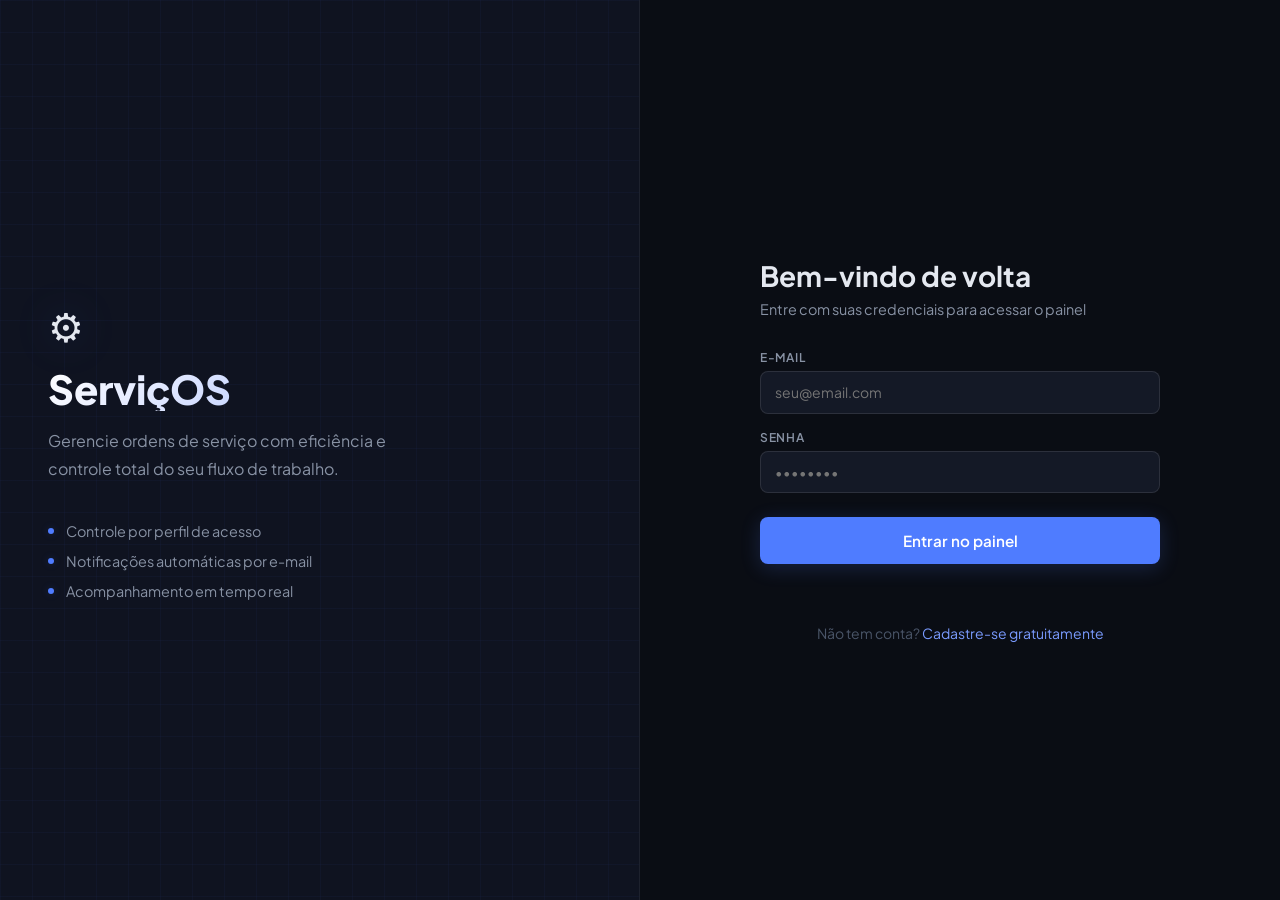
==== commit 72b3d44e: "fix: problem in login" ====
--- a/front/login.html
+++ b/front/login.html
@@ -3,35 +3,69 @@
 <head>
     <meta charset="UTF-8">
     <meta name="viewport" content="width=device-width, initial-scale=1.0">
-    <title>Login | Sistema OS</title>
+    <title>Login | ServiçOS</title>
+    <link rel="preconnect" href="https://fonts.googleapis.com">
+    <link rel="stylesheet" href="https://fonts.googleapis.com/css2?family=Plus+Jakarta+Sans:wght@300;400;500;600;700;800&display=swap">
     <link rel="stylesheet" href="styles.css">
 </head>
-<body>
-    <div class="login-container">
-        <h1 class="logo-title">Sistema OS</h1>
-        <h2 class="form-title">Acesso ao Painel</h2>
+<body class="auth-page">
 
-        <form id="loginForm" class="login-form" method="post" action="#">
-            <div class="input-group">
-                <label for="email">E-mail</label>
-                <input type="email" id="email" name="email" placeholder="Seu e-mail de acesso" required>
+<div class="auth-split">
+
+    <!-- LEFT PANEL -->
+    <div class="auth-brand">
+        <div class="brand-content">
+            <div class="brand-logo">⚙</div>
+            <h1 class="brand-title">ServiçOS</h1>
+            <p class="brand-desc">Gerencie ordens de serviço com eficiência e controle total do seu fluxo de trabalho.</p>
+            <div class="brand-features">
+                <div class="feature-item">
+                    <span class="feature-dot"></span>
+                    <span>Controle por perfil de acesso</span>
+                </div>
+                <div class="feature-item">
+                    <span class="feature-dot"></span>
+                    <span>Notificações automáticas por e-mail</span>
+                </div>
+                <div class="feature-item">
+                    <span class="feature-dot"></span>
+                    <span>Acompanhamento em tempo real</span>
+                </div>
+            </div>
+        </div>
+        <div class="brand-grid"></div>
+    </div>
+
+    <!-- RIGHT PANEL -->
+    <div class="auth-form-panel">
+        <div class="auth-form-wrap">
+            <div class="auth-header">
+                <h2>Bem-vindo de volta</h2>
+                <p>Entre com suas credenciais para acessar o painel</p>
             </div>
 
-            <div class="input-group">
-                <label for="senha">Senha</label>
-                <input type="password" id="senha" name="senha" placeholder="Sua senha" required>
-            </div>
+            <form id="loginForm" method="post" action="#">
+                <div class="field">
+                    <label for="email">E-mail</label>
+                    <input type="email" id="email" name="email" placeholder="seu@email.com" required autocomplete="email">
+                </div>
 
-            <button type="submit" class="btn primary-btn">Entrar</button>
+                <div class="field">
+                    <label for="senha">Senha</label>
+                    <input type="password" id="senha" name="senha" placeholder="••••••••" required autocomplete="current-password">
+                </div>
 
-            <div id="message" class="message-area"></div>
+                <button type="submit" class="btn-auth">Entrar no painel</button>
 
-            <p class="register-link">
-                Não tem conta? <a href="register.html">Cadastre-se aqui</a>
-            </p>
-        </form>
+                <div id="message" class="auth-message"></div>
+
+                <p class="auth-link">Não tem conta? <a href="register.html">Cadastre-se gratuitamente</a></p>
+            </form>
+        </div>
     </div>
 
-    <script src="scripts.js"></script>
+</div>
+
+<script src="scripts.js"></script>
 </body>
 </html>
--- a/front/styles.css
+++ b/front/styles.css
@@ -1,574 +1,882 @@
-@import url('https://fonts.googleapis.com/css2?family=Syne:wght@400;600;700;800&family=DM+Sans:wght@300;400;500&display=swap');
-
-/* ── Variables ── */
+@import url('https://fonts.googleapis.com/css2?family=Plus+Jakarta+Sans:wght@300;400;500;600;700;800&family=JetBrains+Mono:wght@400;500&display=swap');
+
+/* =========================================================
+   VARIABLES
+   ========================================================= */
 :root {
-  --bg-base:        #080c14;
-  --bg-surface:     #0e1421;
-  --bg-card:        #111827;
-  --bg-input:       #141d2e;
-  --border:         #1e2d45;
-  --border-glow:    #1e4a8a;
-
-  --accent:         #3b82f6;
-  --accent-bright:  #60a5fa;
-  --accent-dim:     #1d4ed8;
-  --accent-glow:    rgba(59,130,246,0.18);
-
-  --text-primary:   #e8edf5;
-  --text-secondary: #8da0bb;
-  --text-muted:     #4a607a;
-
-  --status-open:    #22c55e;
-  --status-exec:    #f59e0b;
-  --status-done:    #3b82f6;
-
-  --danger:         #ef4444;
-  --danger-dim:     rgba(239,68,68,0.15);
-
-  --radius-sm:  6px;
-  --radius-md:  12px;
-  --radius-lg:  18px;
-
-  --shadow-card: 0 4px 24px rgba(0,0,0,0.45);
-  --shadow-glow: 0 0 32px rgba(59,130,246,0.12);
-}
-
+  --bg:          #0a0d14;
+  --bg-2:        #0f1320;
+  --bg-3:        #141926;
+  --bg-4:        #1a2030;
+  --border:      rgba(255,255,255,0.06);
+  --border-2:    rgba(255,255,255,0.1);
+
+  --accent:      #4f7cff;
+  --accent-2:    #7a9bff;
+  --accent-glow: rgba(79,124,255,0.2);
+
+  --green:       #00d26a;
+  --green-bg:    rgba(0,210,106,0.1);
+  --yellow:      #ffb347;
+  --yellow-bg:   rgba(255,179,71,0.1);
+  --red:         #ff5b5b;
+  --red-bg:      rgba(255,91,91,0.1);
+
+  --text:        #e4e8f0;
+  --text-2:      #8892a4;
+  --text-3:      #4a5568;
+
+  --sidebar-w:   240px;
+  --radius:      12px;
+  --radius-sm:   8px;
+  --radius-lg:   16px;
+}
+
+/* =========================================================
+   RESET
+   ========================================================= */
 *, *::before, *::after { box-sizing: border-box; margin: 0; padding: 0; }
 html { scroll-behavior: smooth; }
 
 body {
-  font-family: 'DM Sans', sans-serif;
-  background: var(--bg-base);
-  color: var(--text-primary);
+  font-family: 'Plus Jakarta Sans', sans-serif;
+  background: var(--bg);
+  color: var(--text);
   min-height: 100vh;
-  line-height: 1.6;
   -webkit-font-smoothing: antialiased;
+}
+
+a { color: var(--accent-2); text-decoration: none; }
+a:hover { color: #fff; }
+
+/* =========================================================
+   AUTH PAGES
+   ========================================================= */
+
+.auth-page { background: var(--bg); }
+
+.auth-split {
+  display: grid;
+  grid-template-columns: 1fr 1fr;
+  min-height: 100vh;
+}
+
+/* Left brand panel */
+.auth-brand {
+  background: var(--bg-2);
+  border-right: 1px solid var(--border);
+  padding: 3rem;
+  display: flex;
+  flex-direction: column;
+  justify-content: center;
+  position: relative;
+  overflow: hidden;
+}
+
+.brand-grid {
+  position: absolute;
+  inset: 0;
   background-image:
-    linear-gradient(rgba(59,130,246,0.03) 1px, transparent 1px),
-    linear-gradient(90deg, rgba(59,130,246,0.03) 1px, transparent 1px);
-  background-size: 40px 40px;
-}
-
-h1, h2, h3 { font-family: 'Syne', sans-serif; letter-spacing: -0.02em; }
-a { color: var(--accent-bright); text-decoration: none; transition: color .2s; }
-a:hover { color: #fff; }
-
-/* ============================================================
-   BOTÕES
-   ============================================================ */
-
-.btn {
-  display: inline-flex;
+    linear-gradient(rgba(79,124,255,0.04) 1px, transparent 1px),
+    linear-gradient(90deg, rgba(79,124,255,0.04) 1px, transparent 1px);
+  background-size: 32px 32px;
+  pointer-events: none;
+}
+
+.brand-content { position: relative; z-index: 1; }
+
+.brand-logo {
+  font-size: 2.5rem;
+  margin-bottom: 1rem;
+  display: block;
+  filter: drop-shadow(0 0 20px var(--accent-glow));
+}
+
+.brand-title {
+  font-size: 2.5rem;
+  font-weight: 800;
+  background: linear-gradient(135deg, #fff 0%, var(--accent-2) 100%);
+  -webkit-background-clip: text;
+  -webkit-text-fill-color: transparent;
+  background-clip: text;
+  margin-bottom: 1rem;
+  line-height: 1.1;
+}
+
+.brand-desc {
+  font-size: 1rem;
+  color: var(--text-2);
+  line-height: 1.7;
+  margin-bottom: 2.5rem;
+  max-width: 380px;
+}
+
+.brand-features { display: flex; flex-direction: column; gap: .75rem; }
+
+.feature-item {
+  display: flex;
+  align-items: center;
+  gap: .75rem;
+  font-size: .9rem;
+  color: var(--text-2);
+}
+
+.feature-dot {
+  width: 6px;
+  height: 6px;
+  border-radius: 50%;
+  background: var(--accent);
+  box-shadow: 0 0 8px var(--accent-glow);
+  flex-shrink: 0;
+}
+
+/* Right form panel */
+.auth-form-panel {
+  display: flex;
   align-items: center;
   justify-content: center;
-  gap: .5rem;
-  font-family: 'DM Sans', sans-serif;
+  padding: 3rem 2rem;
+}
+
+.auth-form-wrap {
+  width: 100%;
+  max-width: 400px;
+  animation: fadeUp .5s cubic-bezier(.22,1,.36,1) both;
+}
+
+.auth-header { margin-bottom: 2rem; }
+
+.auth-header h2 {
+  font-size: 1.75rem;
+  font-weight: 700;
+  color: var(--text);
+  margin-bottom: .4rem;
+}
+
+.auth-header p {
   font-size: .9rem;
-  font-weight: 500;
-  padding: .65rem 1.25rem;
-  border-radius: var(--radius-sm);
+  color: var(--text-2);
+}
+
+.btn-auth {
+  width: 100%;
+  padding: .875rem;
+  background: var(--accent);
+  color: #fff;
   border: none;
+  border-radius: var(--radius-sm);
+  font-family: 'Plus Jakarta Sans', sans-serif;
+  font-size: .95rem;
+  font-weight: 600;
   cursor: pointer;
   transition: all .2s;
-  white-space: nowrap;
-}
-
-.btn-primary {
-  background: var(--accent);
-  color: #fff;
-  box-shadow: 0 4px 16px rgba(59,130,246,0.3);
-}
-.btn-primary:hover {
-  background: var(--accent-bright);
-  box-shadow: 0 4px 24px rgba(59,130,246,0.5);
+  margin-top: .5rem;
+  box-shadow: 0 4px 20px var(--accent-glow);
+}
+
+.btn-auth:hover {
+  background: var(--accent-2);
   transform: translateY(-1px);
-}
-.btn-primary:disabled {
-  opacity: 0.6;
-  cursor: not-allowed;
-  transform: none;
-}
-
-.btn-ghost {
-  background: transparent;
-  border: 1px solid var(--border);
-  color: var(--text-secondary);
-}
-.btn-ghost:hover {
-  border-color: var(--danger);
-  color: var(--danger);
-  background: var(--danger-dim);
-}
-
-.btn-full { width: 100%; margin-top: 1.25rem; }
-
-/* ============================================================
-   LOGIN & REGISTER
-   ============================================================ */
-
-.login-container {
-  min-height: 100vh;
-  display: flex;
-  flex-direction: column;
-  align-items: center;
-  justify-content: center;
-  padding: 2rem;
-  position: relative;
-}
-
-.login-container::before {
-  content: '';
-  position: fixed;
-  top: 30%;
-  left: 50%;
-  transform: translate(-50%, -50%);
-  width: 500px;
-  height: 500px;
-  background: radial-gradient(circle, rgba(59,130,246,0.1) 0%, transparent 70%);
-  pointer-events: none;
-}
-
-.logo-title {
-  font-family: 'Syne', sans-serif;
-  font-size: 1.5rem;
-  font-weight: 800;
-  color: var(--accent-bright);
-  letter-spacing: 0.08em;
-  text-transform: uppercase;
-  margin-bottom: 0.25rem;
-  position: relative;
-  z-index: 1;
-}
-
-.form-title {
-  font-size: 1rem;
-  font-weight: 400;
-  color: var(--text-secondary);
-  margin-bottom: 2.5rem;
-  position: relative;
-  z-index: 1;
-}
-
-.login-form {
-  background: var(--bg-card);
-  border: 1px solid var(--border);
-  border-radius: var(--radius-lg);
-  padding: 2.5rem 2rem;
-  width: 100%;
-  max-width: 420px;
-  box-shadow: var(--shadow-card), var(--shadow-glow);
-  position: relative;
-  z-index: 1;
-  animation: slideUp .4s cubic-bezier(.22,1,.36,1) both;
-}
-
-.login-form .btn {
-  width: 100%;
-  padding: .75rem;
-  margin-top: .5rem;
-  font-size: .95rem;
-}
-
-.input-group { margin-bottom: 1.25rem; }
-
-.input-group label {
-  display: block;
-  font-size: .8rem;
-  font-weight: 500;
-  color: var(--text-secondary);
-  text-transform: uppercase;
-  letter-spacing: .06em;
-  margin-bottom: .5rem;
-}
-
-.input-group input {
-  width: 100%;
-  background: var(--bg-input);
-  border: 1px solid var(--border);
-  border-radius: var(--radius-sm);
-  padding: .75rem 1rem;
-  color: var(--text-primary);
-  font-family: 'DM Sans', sans-serif;
-  font-size: .95rem;
-  outline: none;
-  transition: border-color .2s, box-shadow .2s;
-}
-
-.input-group input:focus {
-  border-color: var(--accent);
-  box-shadow: 0 0 0 3px var(--accent-glow);
-}
-
-.register-link {
+  box-shadow: 0 8px 30px var(--accent-glow);
+}
+
+.auth-message {
+  margin-top: 1rem;
+  font-size: .85rem;
+  text-align: center;
+  min-height: 1.2rem;
+}
+
+.auth-link {
   text-align: center;
   margin-top: 1.5rem;
   font-size: .875rem;
-  color: var(--text-muted);
-}
-
-.message-area {
-  min-height: 1.2rem;
-  font-size: .85rem;
-  text-align: center;
-  margin-top: .75rem;
-}
-
-/* ============================================================
-   DASHBOARD
-   ============================================================ */
-
-.container {
-  max-width: 1100px;
-  margin: 0 auto;
-  padding: 2.5rem 2rem;
-}
-
-/* Header */
-.dashboard-header {
-  display: flex;
-  align-items: center;
+  color: var(--text-3);
+}
+
+/* =========================================================
+   DASHBOARD LAYOUT
+   ========================================================= */
+
+body:not(.auth-page) {
+  display: flex;
+  min-height: 100vh;
+}
+
+/* SIDEBAR */
+.sidebar {
+  width: var(--sidebar-w);
+  background: var(--bg-2);
+  border-right: 1px solid var(--border);
+  display: flex;
+  flex-direction: column;
+  position: fixed;
+  top: 0;
+  left: 0;
+  height: 100vh;
+  z-index: 100;
+  transition: transform .3s;
+}
+
+.sidebar-logo {
+  display: flex;
+  align-items: center;
+  gap: .75rem;
+  padding: 1.5rem 1.25rem;
+  border-bottom: 1px solid var(--border);
+}
+
+.logo-icon {
+  font-size: 1.4rem;
+  filter: drop-shadow(0 0 10px var(--accent-glow));
+}
+
+.logo-text {
+  font-size: 1.1rem;
+  font-weight: 700;
+  background: linear-gradient(135deg, #fff, var(--accent-2));
+  -webkit-background-clip: text;
+  -webkit-text-fill-color: transparent;
+  background-clip: text;
+}
+
+.sidebar-nav {
+  flex: 1;
+  padding: 1.25rem .75rem;
+  display: flex;
+  flex-direction: column;
+  gap: .25rem;
+}
+
+.nav-item {
+  display: flex;
+  align-items: center;
+  gap: .75rem;
+  padding: .65rem 1rem;
+  border-radius: var(--radius-sm);
+  color: var(--text-2);
+  font-size: .875rem;
+  font-weight: 500;
+  transition: all .2s;
+  text-decoration: none;
+}
+
+.nav-item:hover {
+  background: var(--bg-4);
+  color: var(--text);
+}
+
+.nav-item.active {
+  background: var(--accent-glow);
+  color: var(--accent-2);
+  border: 1px solid rgba(79,124,255,0.2);
+}
+
+.nav-icon { font-size: 1rem; width: 20px; text-align: center; }
+
+.sidebar-footer {
+  padding: 1rem .75rem;
+  border-top: 1px solid var(--border);
+  display: flex;
+  align-items: center;
+  gap: .75rem;
+}
+
+.user-info {
+  display: flex;
+  align-items: center;
+  gap: .75rem;
+  flex: 1;
+  min-width: 0;
+}
+
+.user-avatar {
+  width: 34px;
+  height: 34px;
+  border-radius: 50%;
+  background: var(--accent-glow);
+  border: 1px solid rgba(79,124,255,0.3);
+  display: flex;
+  align-items: center;
+  justify-content: center;
+  font-size: .8rem;
+  font-weight: 700;
+  color: var(--accent-2);
+  flex-shrink: 0;
+}
+
+.user-details {
+  display: flex;
+  flex-direction: column;
+  min-width: 0;
+}
+
+.user-name {
+  font-size: .8rem;
+  font-weight: 600;
+  color: var(--text);
+  white-space: nowrap;
+  overflow: hidden;
+  text-overflow: ellipsis;
+}
+
+.user-role {
+  font-size: .7rem;
+  color: var(--text-3);
+  text-transform: uppercase;
+  letter-spacing: .04em;
+}
+
+.logout-btn {
+  background: transparent;
+  border: 1px solid var(--border-2);
+  color: var(--text-2);
+  width: 32px;
+  height: 32px;
+  border-radius: var(--radius-sm);
+  cursor: pointer;
+  font-size: 1rem;
+  display: flex;
+  align-items: center;
+  justify-content: center;
+  flex-shrink: 0;
+  transition: all .2s;
+}
+
+.logout-btn:hover {
+  border-color: var(--red);
+  color: var(--red);
+  background: var(--red-bg);
+}
+
+/* MAIN */
+.main {
+  margin-left: var(--sidebar-w);
+  flex: 1;
+  padding: 2rem;
+  min-height: 100vh;
+}
+
+/* TOP BAR */
+.topbar {
+  display: flex;
+  align-items: flex-start;
   justify-content: space-between;
   margin-bottom: 2rem;
   gap: 1rem;
 }
 
-.header-left {
-  display: flex;
-  align-items: center;
-  gap: 1rem;
-}
-
-.logo-badge {
-  display: flex;
-  align-items: center;
-  justify-content: center;
-  width: 44px;
-  height: 44px;
+.page-title {
+  font-size: 1.5rem;
+  font-weight: 700;
+  color: var(--text);
+}
+
+.page-sub {
+  font-size: .85rem;
+  color: var(--text-2);
+  margin-top: .2rem;
+}
+
+.btn-new {
+  display: inline-flex;
+  align-items: center;
+  gap: .5rem;
+  padding: .65rem 1.25rem;
   background: var(--accent);
   color: #fff;
-  font-family: 'Syne', sans-serif;
+  border: none;
+  border-radius: var(--radius-sm);
+  font-family: 'Plus Jakarta Sans', sans-serif;
+  font-size: .875rem;
+  font-weight: 600;
+  cursor: pointer;
+  white-space: nowrap;
+  transition: all .2s;
+  box-shadow: 0 4px 16px var(--accent-glow);
+  flex-shrink: 0;
+}
+
+.btn-new:hover {
+  background: var(--accent-2);
+  transform: translateY(-1px);
+  box-shadow: 0 6px 24px var(--accent-glow);
+}
+
+/* STATS */
+.stats-row {
+  display: grid;
+  grid-template-columns: repeat(4, 1fr);
+  gap: 1rem;
+  margin-bottom: 2rem;
+}
+
+.stat-card {
+  background: var(--bg-2);
+  border: 1px solid var(--border);
+  border-radius: var(--radius);
+  padding: 1.25rem 1.5rem;
+  display: flex;
+  flex-direction: column;
+  gap: .4rem;
+  transition: border-color .2s;
+}
+
+.stat-card:hover { border-color: var(--border-2); }
+
+.stat-label {
+  font-size: .75rem;
+  color: var(--text-3);
+  text-transform: uppercase;
+  letter-spacing: .06em;
+  font-weight: 600;
+}
+
+.stat-value {
+  font-size: 2rem;
   font-weight: 800;
-  font-size: .9rem;
-  border-radius: var(--radius-sm);
-  flex-shrink: 0;
-  box-shadow: 0 4px 16px rgba(59,130,246,0.3);
-}
-
-#userNameDisplay {
-  font-size: 1.4rem;
-  font-weight: 700;
-  color: var(--text-primary);
-  line-height: 1.2;
-}
-
-#userNameDisplay strong { color: var(--accent-bright); }
-
-.header-subtitle {
-  font-size: .82rem;
-  color: var(--text-muted);
-  margin-top: .1rem;
-}
-
-.toolbar {
-  margin-bottom: 1.5rem;
-}
-
-/* Table wrapper para scroll horizontal no mobile */
-.table-wrapper {
-  overflow-x: auto;
-  border-radius: var(--radius-md);
-  box-shadow: var(--shadow-card);
-}
-
-/* ── Table ── */
-table {
-  width: 100%;
-  border-collapse: separate;
-  border-spacing: 0;
-  background: var(--bg-card);
+  color: var(--text);
+  font-family: 'JetBrains Mono', monospace;
+  line-height: 1;
+}
+
+.stat-open  { border-left: 3px solid var(--green); }
+.stat-open .stat-value  { color: var(--green); }
+.stat-exec  { border-left: 3px solid var(--yellow); }
+.stat-exec .stat-value  { color: var(--yellow); }
+.stat-done  { border-left: 3px solid var(--accent); }
+.stat-done .stat-value  { color: var(--accent-2); }
+
+/* CARDS GRID */
+.cards-grid {
+  display: grid;
+  grid-template-columns: repeat(auto-fill, minmax(300px, 1fr));
+  gap: 1rem;
+}
+
+.os-card {
+  background: var(--bg-2);
   border: 1px solid var(--border);
-  border-radius: var(--radius-md);
-  overflow: hidden;
-  min-width: 500px;
-}
-
-thead { background: var(--bg-surface); }
-
-thead th {
-  padding: .9rem 1.25rem;
-  text-align: left;
-  font-family: 'Syne', sans-serif;
-  font-size: .72rem;
+  border-radius: var(--radius);
+  padding: 1.25rem;
+  display: flex;
+  flex-direction: column;
+  gap: .75rem;
+  transition: all .2s;
+  animation: fadeUp .4s cubic-bezier(.22,1,.36,1) both;
+}
+
+.os-card:hover {
+  border-color: var(--border-2);
+  transform: translateY(-2px);
+  box-shadow: 0 8px 32px rgba(0,0,0,0.3);
+}
+
+.card-top {
+  display: flex;
+  align-items: flex-start;
+  justify-content: space-between;
+  gap: .5rem;
+}
+
+.card-title {
+  font-size: .95rem;
   font-weight: 600;
-  text-transform: uppercase;
-  letter-spacing: .08em;
-  color: var(--text-muted);
-  border-bottom: 1px solid var(--border);
-}
-
-tbody tr {
-  border-bottom: 1px solid var(--border);
-  transition: background .15s;
-}
-tbody tr:last-child { border-bottom: none; }
-tbody tr:hover { background: rgba(59,130,246,0.04); }
-
-tbody td {
-  padding: .85rem 1.25rem;
-  font-size: .88rem;
-  color: var(--text-primary);
-  vertical-align: middle;
-}
-
-.loading-cell, .empty-cell {
-  text-align: center;
-  color: var(--text-muted);
-  padding: 2.5rem !important;
-  font-size: .9rem;
-}
-
-.actions-cell { white-space: nowrap; }
-
-/* ── Badges ── */
+  color: var(--text);
+  line-height: 1.4;
+  flex: 1;
+}
+
+.card-badges {
+  display: flex;
+  flex-wrap: wrap;
+  gap: .4rem;
+}
+
 .badge {
   display: inline-flex;
   align-items: center;
-  padding: .2rem .65rem;
+  padding: .2rem .6rem;
   border-radius: 99px;
-  font-size: .75rem;
+  font-size: .7rem;
+  font-weight: 600;
+  letter-spacing: .02em;
+  white-space: nowrap;
+}
+
+.badge-open   { background: var(--green-bg);  color: var(--green);    border: 1px solid rgba(0,210,106,0.2); }
+.badge-exec   { background: var(--yellow-bg); color: var(--yellow);   border: 1px solid rgba(255,179,71,0.2); }
+.badge-done   { background: var(--accent-glow); color: var(--accent-2); border: 1px solid rgba(79,124,255,0.2); }
+.badge-low    { background: var(--green-bg);  color: var(--green);    border: 1px solid rgba(0,210,106,0.2); }
+.badge-mid    { background: var(--yellow-bg); color: var(--yellow);   border: 1px solid rgba(255,179,71,0.2); }
+.badge-high   { background: var(--red-bg);    color: var(--red);      border: 1px solid rgba(255,91,91,0.2); }
+
+.card-meta {
+  font-size: .78rem;
+  color: var(--text-3);
+  display: flex;
+  align-items: center;
+  gap: .4rem;
+}
+
+.card-desc {
+  font-size: .82rem;
+  color: var(--text-2);
+  line-height: 1.5;
+  display: -webkit-box;
+  -webkit-line-clamp: 2;
+  -webkit-box-orient: vertical;
+  overflow: hidden;
+}
+
+.card-actions {
+  display: flex;
+  gap: .5rem;
+  margin-top: .25rem;
+  padding-top: .75rem;
+  border-top: 1px solid var(--border);
+}
+
+.card-btn {
+  flex: 1;
+  padding: .45rem;
+  background: var(--bg-4);
+  border: 1px solid var(--border);
+  border-radius: var(--radius-sm);
+  color: var(--text-2);
+  font-size: .78rem;
   font-weight: 500;
-  letter-spacing: .02em;
-}
-
-.badge-open  { background: rgba(34,197,94,0.12);  color: var(--status-open);  border: 1px solid rgba(34,197,94,0.25); }
-.badge-exec  { background: rgba(245,158,11,0.12); color: var(--status-exec);  border: 1px solid rgba(245,158,11,0.25); }
-.badge-done  { background: rgba(59,130,246,0.12); color: var(--accent-bright); border: 1px solid rgba(59,130,246,0.25); }
-
-.pri-low  { background: rgba(34,197,94,0.08);  color: #86efac; border: 1px solid rgba(34,197,94,0.2); }
-.pri-mid  { background: rgba(245,158,11,0.08); color: #fcd34d; border: 1px solid rgba(245,158,11,0.2); }
-.pri-high { background: rgba(239,68,68,0.1);   color: #fca5a5; border: 1px solid rgba(239,68,68,0.2); }
-
-/* ── Action Buttons ── */
-.action-btn {
-  background: transparent;
-  border: 1px solid var(--border);
-  border-radius: var(--radius-sm);
-  padding: .3rem .5rem;
-  font-size: .82rem;
   cursor: pointer;
   transition: all .2s;
-  margin-right: .3rem;
-  color: var(--text-secondary);
-}
-.action-btn:last-child { margin-right: 0; }
-.action-btn:hover { transform: translateY(-1px); }
-
-.advance-btn:hover { border-color: var(--status-open); color: var(--status-open); background: rgba(34,197,94,0.1); }
-.edit-btn:hover    { border-color: var(--accent); color: var(--accent-bright); background: var(--accent-glow); }
-.delete-btn:hover  { border-color: var(--danger); color: var(--danger); background: var(--danger-dim); }
-
-/* ============================================================
+  font-family: 'Plus Jakarta Sans', sans-serif;
+  display: flex;
+  align-items: center;
+  justify-content: center;
+  gap: .3rem;
+}
+
+.card-btn:hover { background: var(--bg-3); color: var(--text); border-color: var(--border-2); }
+.card-btn.advance:hover { border-color: var(--green); color: var(--green); background: var(--green-bg); }
+.card-btn.edit:hover    { border-color: var(--accent); color: var(--accent-2); background: var(--accent-glow); }
+.card-btn.delete:hover  { border-color: var(--red); color: var(--red); background: var(--red-bg); }
+
+/* STATES */
+.loading-state, .empty-state {
+  grid-column: 1 / -1;
+  display: flex;
+  flex-direction: column;
+  align-items: center;
+  justify-content: center;
+  gap: 1rem;
+  padding: 4rem 2rem;
+  color: var(--text-3);
+  font-size: .9rem;
+}
+
+.spinner {
+  width: 36px;
+  height: 36px;
+  border: 2px solid var(--border-2);
+  border-top-color: var(--accent);
+  border-radius: 50%;
+  animation: spin .7s linear infinite;
+}
+
+/* =========================================================
    MODAL
-   ============================================================ */
-
-.modal {
+   ========================================================= */
+
+.modal-overlay {
   display: none;
   position: fixed;
   inset: 0;
-  background: rgba(4,8,16,0.85);
-  backdrop-filter: blur(6px);
-  z-index: 1000;
+  background: rgba(5,8,16,0.85);
+  backdrop-filter: blur(8px);
+  z-index: 200;
   align-items: center;
   justify-content: center;
   padding: 1rem;
 }
 
-.modal[style*="display: block"] { display: flex !important; }
-
-.modal-content {
-  background: var(--bg-card);
-  border: 1px solid var(--border-glow);
+.modal-overlay.open { display: flex; }
+
+.modal-box {
+  background: var(--bg-2);
+  border: 1px solid var(--border-2);
   border-radius: var(--radius-lg);
-  padding: 2.25rem 2rem;
   width: 100%;
-  max-width: 480px;
-  box-shadow: var(--shadow-card), 0 0 60px rgba(59,130,246,0.1);
-  animation: slideUp .3s cubic-bezier(.22,1,.36,1) both;
-  position: relative;
+  max-width: 500px;
   max-height: 90vh;
   overflow-y: auto;
-}
-
-.modal-content h2 {
-  font-size: 1.2rem;
-  margin-bottom: 1.5rem;
-  color: var(--text-primary);
-}
-
-.close-btn {
-  position: absolute;
-  top: 1.25rem;
-  right: 1.25rem;
-  font-size: 1.4rem;
-  color: var(--text-muted);
-  cursor: pointer;
+  animation: fadeUp .3s cubic-bezier(.22,1,.36,1) both;
+  box-shadow: 0 24px 80px rgba(0,0,0,0.5);
+}
+
+.modal-sm { max-width: 380px; padding: 1.5rem; }
+.modal-sm .confirm-text { color: var(--text-2); font-size: .9rem; line-height: 1.6; margin: 1rem 0 1.5rem; }
+
+.modal-header {
+  display: flex;
+  align-items: center;
+  justify-content: space-between;
+  padding: 1.5rem 1.5rem 0;
+  margin-bottom: 1.25rem;
+}
+
+.modal-header h2 { font-size: 1.1rem; font-weight: 700; }
+
+.modal-close {
   background: none;
   border: none;
+  color: var(--text-3);
+  font-size: 1.4rem;
+  cursor: pointer;
+  padding: 0;
   line-height: 1;
   transition: color .2s;
-  padding: 0;
-}
-.close-btn:hover { color: var(--text-primary); }
-
-/* Form no modal */
-.form-group { margin-bottom: 1rem; }
-
-.form-group label {
+}
+.modal-close:hover { color: var(--text); }
+
+#create-form { padding: 0 1.5rem 1.5rem; }
+
+.modal-actions {
+  display: flex;
+  gap: .75rem;
+  margin-top: 1.25rem;
+}
+
+.btn-cancel {
+  flex: 1;
+  padding: .7rem;
+  background: var(--bg-4);
+  border: 1px solid var(--border-2);
+  color: var(--text-2);
+  border-radius: var(--radius-sm);
+  font-family: 'Plus Jakarta Sans', sans-serif;
+  font-size: .875rem;
+  font-weight: 500;
+  cursor: pointer;
+  transition: all .2s;
+}
+.btn-cancel:hover { color: var(--text); background: var(--bg-3); }
+
+.btn-submit {
+  flex: 2;
+  padding: .7rem;
+  background: var(--accent);
+  border: none;
+  color: #fff;
+  border-radius: var(--radius-sm);
+  font-family: 'Plus Jakarta Sans', sans-serif;
+  font-size: .875rem;
+  font-weight: 600;
+  cursor: pointer;
+  transition: all .2s;
+  box-shadow: 0 4px 16px var(--accent-glow);
+}
+.btn-submit:hover { background: var(--accent-2); }
+.btn-submit:disabled { opacity: .6; cursor: not-allowed; }
+
+.btn-danger {
+  flex: 2;
+  padding: .7rem;
+  background: var(--red);
+  border: none;
+  color: #fff;
+  border-radius: var(--radius-sm);
+  font-family: 'Plus Jakarta Sans', sans-serif;
+  font-size: .875rem;
+  font-weight: 600;
+  cursor: pointer;
+  transition: all .2s;
+}
+.btn-danger:hover { opacity: .85; }
+
+.form-msg {
+  padding: .6rem 1rem;
+  border-radius: var(--radius-sm);
+  font-size: .82rem;
+  margin-top: .75rem;
+}
+.form-msg.error   { background: var(--red-bg);    color: var(--red);    border: 1px solid rgba(255,91,91,0.2); }
+.form-msg.success { background: var(--green-bg);  color: var(--green);  border: 1px solid rgba(0,210,106,0.2); }
+
+/* =========================================================
+   FORM FIELDS
+   ========================================================= */
+
+.field { margin-bottom: 1rem; }
+
+.field label {
   display: block;
-  font-size: .78rem;
-  font-weight: 500;
-  color: var(--text-secondary);
+  font-size: .75rem;
+  font-weight: 600;
+  color: var(--text-2);
   text-transform: uppercase;
   letter-spacing: .06em;
   margin-bottom: .4rem;
 }
 
-.form-group input,
-.form-group select,
-.form-group textarea {
+.field input,
+.field select,
+.field textarea {
   width: 100%;
-  background: var(--bg-input);
-  border: 1px solid var(--border);
-  border-radius: var(--radius-sm);
-  padding: .7rem 1rem;
-  color: var(--text-primary);
-  font-family: 'DM Sans', sans-serif;
-  font-size: .9rem;
+  background: var(--bg-3);
+  border: 1px solid var(--border-2);
+  border-radius: var(--radius-sm);
+  padding: .7rem .9rem;
+  color: var(--text);
+  font-family: 'Plus Jakarta Sans', sans-serif;
+  font-size: .875rem;
   outline: none;
   transition: border-color .2s, box-shadow .2s;
   resize: vertical;
 }
 
-.form-group select {
-  background-image: url("data:image/svg+xml,%3Csvg xmlns='http://www.w3.org/2000/svg' width='12' height='8' viewBox='0 0 12 8'%3E%3Cpath d='M1 1l5 5 5-5' stroke='%234a607a' stroke-width='1.5' fill='none' stroke-linecap='round'/%3E%3C/svg%3E");
-  background-repeat: no-repeat;
-  background-position: right 1rem center;
-  padding-right: 2.5rem;
-  cursor: pointer;
-  appearance: none;
-}
-
-.form-group input:focus,
-.form-group select:focus,
-.form-group textarea:focus {
+.field input:focus,
+.field select:focus,
+.field textarea:focus {
   border-color: var(--accent);
   box-shadow: 0 0 0 3px var(--accent-glow);
 }
 
-.form-group select option { background: var(--bg-card); color: var(--text-primary); }
-
-.form-row {
+.field select {
+  appearance: none;
+  background-image: url("data:image/svg+xml,%3Csvg xmlns='http://www.w3.org/2000/svg' width='12' height='8'%3E%3Cpath d='M1 1l5 5 5-5' stroke='%234a5568' stroke-width='1.5' fill='none' stroke-linecap='round'/%3E%3C/svg%3E");
+  background-repeat: no-repeat;
+  background-position: right .9rem center;
+  padding-right: 2.25rem;
+  cursor: pointer;
+}
+
+.field select option { background: var(--bg-3); }
+
+.field-row {
   display: grid;
   grid-template-columns: 1fr 1fr;
   gap: 1rem;
 }
 
-.message {
-  margin-top: .75rem;
-  padding: .6rem 1rem;
-  border-radius: var(--radius-sm);
-  font-size: .85rem;
-  text-align: center;
-}
-.message.success {
-  background: rgba(34,197,94,0.12);
-  border: 1px solid rgba(34,197,94,0.3);
-  color: var(--status-open);
-}
-.message.error {
-  background: var(--danger-dim);
-  border: 1px solid rgba(239,68,68,0.3);
-  color: var(--danger);
-}
-
-/* ============================================================
+/* =========================================================
    TOAST
-   ============================================================ */
+   ========================================================= */
 
 .toast {
   position: fixed;
-  bottom: 2rem;
-  right: 2rem;
-  background: var(--bg-card);
-  border: 1px solid var(--border);
-  color: var(--text-primary);
+  bottom: 1.5rem;
+  right: 1.5rem;
+  background: var(--bg-3);
+  border: 1px solid var(--border-2);
+  color: var(--text);
   padding: .75rem 1.25rem;
-  border-radius: var(--radius-md);
-  font-size: .88rem;
-  box-shadow: var(--shadow-card);
-  z-index: 9999;
+  border-radius: var(--radius);
+  font-size: .875rem;
+  font-weight: 500;
+  box-shadow: 0 8px 32px rgba(0,0,0,0.4);
+  z-index: 999;
   opacity: 0;
   transform: translateY(12px);
   transition: opacity .3s, transform .3s;
   pointer-events: none;
-}
-
-.toast.show {
-  opacity: 1;
-  transform: translateY(0);
-}
-
-.toast-error {
-  border-color: rgba(239,68,68,0.4);
-  color: var(--danger);
-}
-
-/* ============================================================
+  max-width: 320px;
+}
+
+.toast.show { opacity: 1; transform: translateY(0); }
+.toast.error { border-color: rgba(255,91,91,0.4); color: var(--red); }
+.toast.success { border-color: rgba(0,210,106,0.3); color: var(--green); }
+
+/* =========================================================
    ANIMATIONS
-   ============================================================ */
-
-@keyframes slideUp {
-  from { opacity: 0; transform: translateY(24px); }
+   ========================================================= */
+
+@keyframes fadeUp {
+  from { opacity: 0; transform: translateY(16px); }
   to   { opacity: 1; transform: translateY(0); }
 }
 
-/* ============================================================
+@keyframes spin {
+  to { transform: rotate(360deg); }
+}
+
+/* =========================================================
    SCROLLBAR
-   ============================================================ */
-
-::-webkit-scrollbar { width: 6px; }
-::-webkit-scrollbar-track { background: var(--bg-base); }
-::-webkit-scrollbar-thumb { background: var(--border-glow); border-radius: 99px; }
-::-webkit-scrollbar-thumb:hover { background: var(--accent-dim); }
-
-/* ============================================================
+   ========================================================= */
+
+::-webkit-scrollbar { width: 5px; }
+::-webkit-scrollbar-track { background: transparent; }
+::-webkit-scrollbar-thumb { background: var(--bg-4); border-radius: 99px; }
+
+/* =========================================================
    RESPONSIVE
-   ============================================================ */
-
+   ========================================================= */
+
+/* Tablet */
+@media (max-width: 1024px) {
+  .stats-row { grid-template-columns: repeat(2, 1fr); }
+}
+
+/* Mobile */
 @media (max-width: 768px) {
-  .container { padding: 1.5rem 1rem; }
-
-  .dashboard-header {
-    flex-wrap: wrap;
+  /* Auth */
+  .auth-split { grid-template-columns: 1fr; }
+  .auth-brand { display: none; }
+  .auth-form-panel { padding: 2rem 1.5rem; }
+
+  /* Sidebar vira bottom nav */
+  .sidebar {
+    width: 100%;
+    height: auto;
+    top: auto;
+    bottom: 0;
+    left: 0;
+    flex-direction: row;
+    border-right: none;
+    border-top: 1px solid var(--border);
   }
 
-  .header-left { gap: .75rem; }
-
-  #userNameDisplay { font-size: 1.2rem; }
-
-  .toolbar .btn { width: 100%; }
-
-  .form-row { grid-template-columns: 1fr; gap: 0; }
-
-  .modal-content { padding: 1.75rem 1.25rem; }
+  .sidebar-logo { display: none; }
+
+  .sidebar-nav {
+    flex-direction: row;
+    flex: 1;
+    padding: .5rem;
+    justify-content: center;
+    gap: .5rem;
+  }
+
+  .nav-item { flex-direction: column; gap: .2rem; font-size: .65rem; padding: .5rem .75rem; }
+  .nav-icon { font-size: .9rem; }
+
+  .sidebar-footer {
+    padding: .5rem;
+    border-top: none;
+    border-left: 1px solid var(--border);
+  }
+
+  .user-details { display: none; }
+  .user-name, .user-role { display: none; }
+
+  .main {
+    margin-left: 0;
+    margin-bottom: 70px;
+    padding: 1.25rem 1rem;
+  }
+
+  .topbar { flex-wrap: wrap; }
+  .btn-new { width: 100%; justify-content: center; }
+
+  .stats-row { grid-template-columns: repeat(2, 1fr); gap: .75rem; }
+  .stat-value { font-size: 1.5rem; }
+
+  .cards-grid { grid-template-columns: 1fr; }
+
+  .field-row { grid-template-columns: 1fr; gap: 0; }
+
+  .modal-box { max-height: 85vh; }
 }
 
 @media (max-width: 480px) {
-  .logo-badge { width: 36px; height: 36px; font-size: .8rem; }
-
-  thead th, tbody td { padding: .75rem .75rem; }
-
-  .login-form { padding: 2rem 1.25rem; }
-
-  .toast { left: 1rem; right: 1rem; bottom: 1rem; }
-}
+  .stats-row { grid-template-columns: 1fr 1fr; }
+  .stat-card { padding: 1rem; }
+  .toast { left: 1rem; right: 1rem; }
+}
